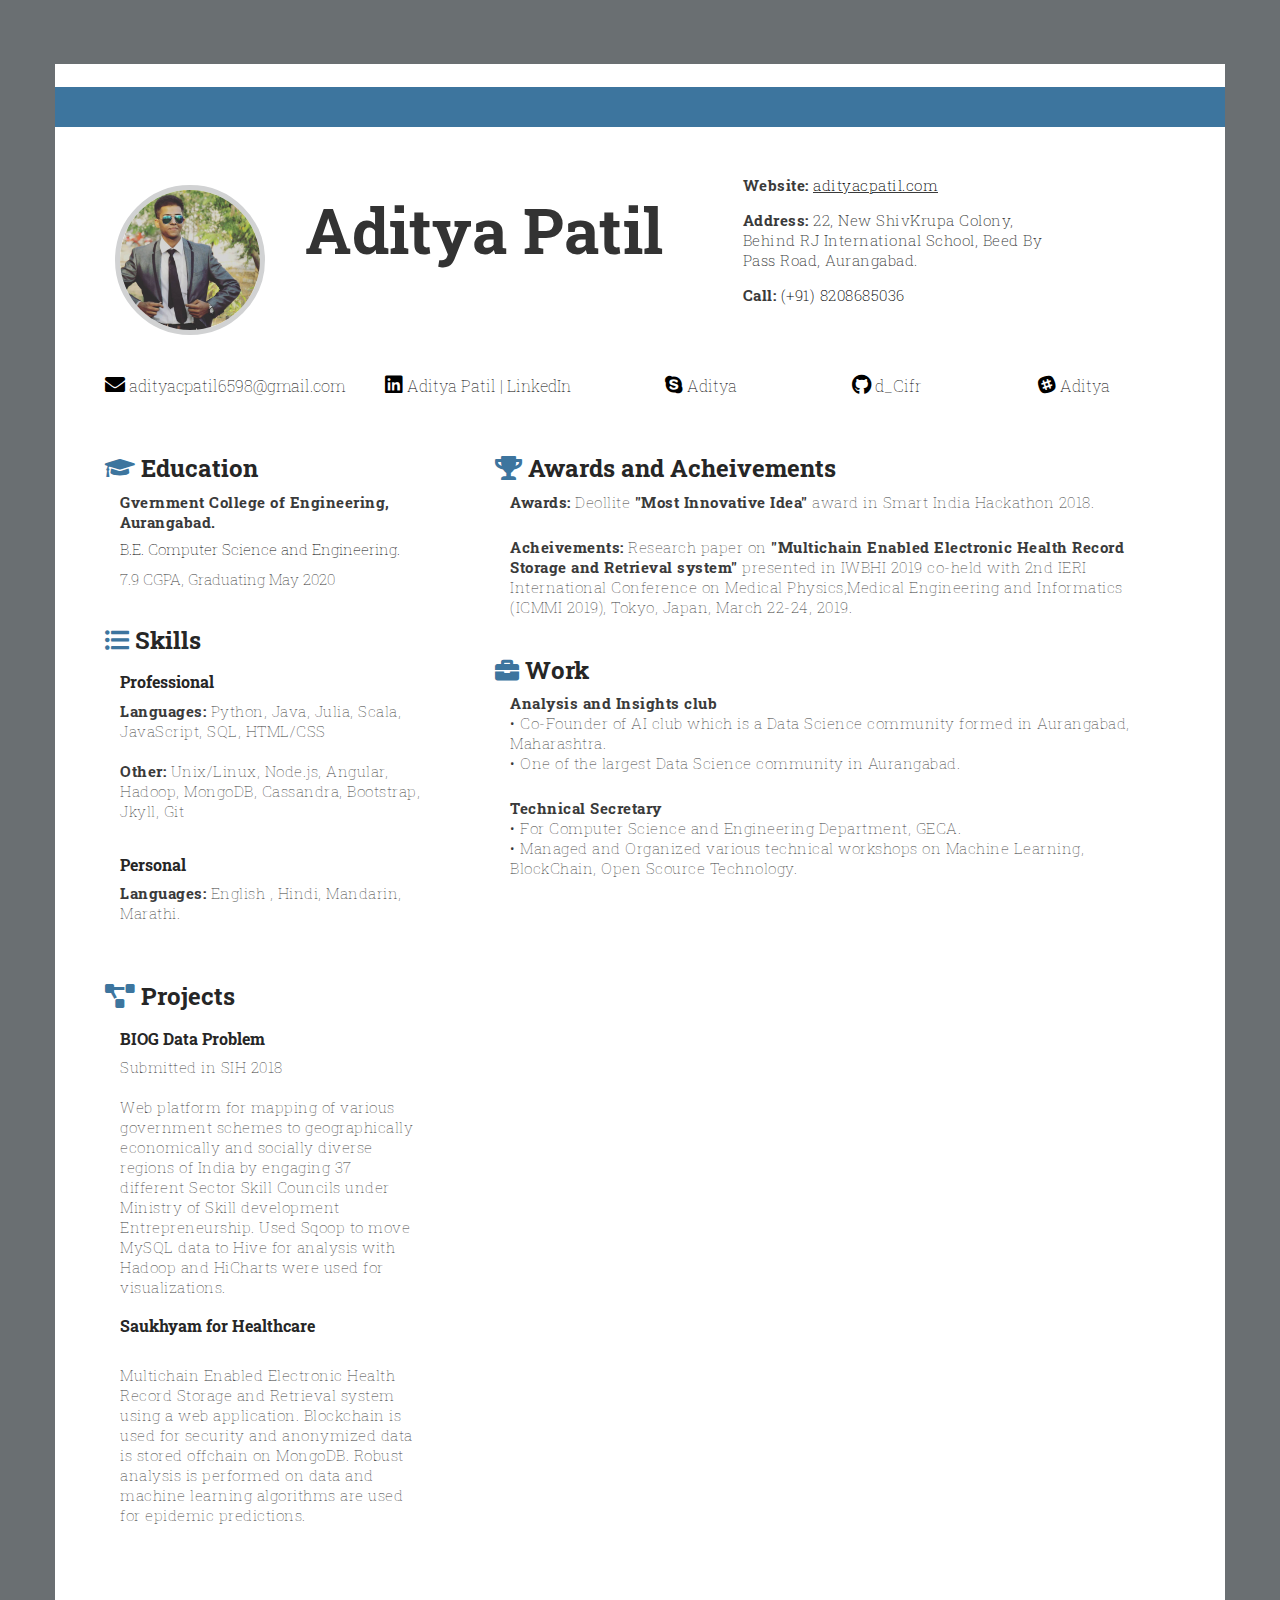
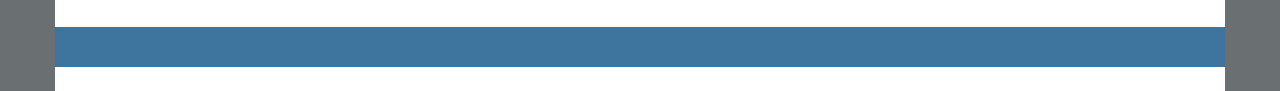
==== index.htm @ b73b6711 "Adding index.htm" ====
<!DOCTYPE html>
<html>
<head>
<meta name="viewport" content="width=device-width, initial-scale=1.0" />
<meta http-equiv="content-type" content="charset=utf-8" />
<meta name="author" content="Aditya_Patil" />

	<!-- Document Title -->
	<title>Aditya Patil</title>
</head>

<!-- StyleSheets -->
<link rel="stylesheet" href="css/bootstrap.min.css">
<link rel="stylesheet" href="web-fonts-with-css/css/fontawesome-all.min.css">
<link rel="stylesheet" href="web-fonts-with-css/css/fontawesome.min.css">
<link rel="stylesheet" href="css/main.css">
<link rel="stylesheet" href="css/style.css">
<link rel="stylesheet" href="css/responsive.css">
<!-- FontsOnline -->
<link href="https://fonts.googleapis.com/css?family=Roboto+Slab" rel="stylesheet">

<body>
<div id="wrap">
	<div class="container">
		<div class="band" style="margin: 2% 0 0% 0;"></div>
		<div class="jumbotron">
			<div class="col-md-2">
				<img src="img/bgc.jpg">
			</div>
			<div class="col-md-5">
			<h1>Aditya Patil</h1>
			</div>
			<div class="col-md-4">
				<p style="font-size: 15px;"> <strong>Website:</strong> <u><a href="www.adityapatil.com" target="_BLANK" rel="noopener" style=" color: #000;">  adityacpatil.com</a></u></p>
				<p style="font-size: 15px;"> <strong>Address:</strong> 22, New ShivKrupa Colony, Behind RJ International School, Beed By Pass Road, Aurangabad. </p>
				<p style="font-size: 15px;"> <strong>Call:</strong><a href="tel:+9108208685036" style=" color: #000;"> (+91) 8208685036</i></a></p>
			</div>

		</div>
		<div class="container-fluid col-md-12 about">
			<div class="col-md-3"><a href="mailto:adityacpatil6598@gmail.com"><i class="fas fa-envelope"></i> adityacpatil6598@gmail.com</a></div>
			<div class="col-md-3"><a href="https://www.linkedin.com/in/aditya-patil-a7b543152/"><i class="fab fa-linkedin"></i> Aditya Patil | LinkedIn</a></div>
			<div class="col-md-2"><a href="skype:live:ee387644712360fc?call"><i class="fab fa-skype"></i> Aditya</a></div>
			<div class="col-md-2"><a href=""><i class="fab fa-github"></i> d_Cifr</a></div>	
			<div class="col-md-2"><a href=""><i class="fab fa-slack"></i> Aditya</a></div>	
		</div>
		<div class="col-md-4 left-bar">
			<div class="block">
				<h5><i class="fas fa-graduation-cap"></i> Education</h5>
				<div class="container-fluid">
					<p><strong>Gvernment College of Engineering, Aurangabad.</strong>
					<br><div class="weighted">B.E. Computer Science and Engineering.</div><br>
					7.9 CGPA, Graduating May 2020
					</p>
				</div>
			</div>
			<div class="block">
				<h5><i class="fas fa-list-ul"></i> Skills</h5>
				<div class="container-fluid"> <h6>Professional</h6>
					<p><strong>Languages:</strong> Python, Java, Julia, Scala, JavaScript, SQL,
						HTML/CSS <br><br>	
						<strong>Other:</strong> Unix/Linux, Node.js, Angular, Hadoop, MongoDB, Cassandra, Bootstrap, Jkyll, Git
					</p><br>
					<h6>Personal</h6>
					<p><strong>Languages:</strong> English , Hindi, Mandarin, Marathi.<br><br>
				</div>
			</div>
			<div class="block">
				<h5><i class="fas fa-project-diagram"></i> Projects</h5>
				<div class="container-fluid">
					<h6>BIOG Data Problem</h6>
					<p>Submitted in SIH 2018 <br><br>
						Web platform for mapping of various government schemes to geographically economically and socially diverse regions of India by engaging 37 different Sector Skill Councils under Ministry of Skill development Entrepreneurship. Used Sqoop to move MySQL data to Hive for analysis with Hadoop and HiCharts were used for visualizations.
					</p>
				</div>
				<div class="container-fluid">
					<h6>Saukhyam for Healthcare</h6>
					<p><br>
						Multichain Enabled Electronic Health Record Storage and Retrieval system using a web application. Blockchain is used for security and anonymized data is stored offchain on MongoDB. Robust analysis is performed on data and machine learning algorithms are used for epidemic predictions. 
					</p>
				</div>
				<!-- <div class="container-fluid">
					<h6></h6>
					<p>Submitted in SIH 2018 <br><br>
						Web platform for mapping of various government schemes to geographically economically and socially diverse regions of India by engaging 37 different Sector Skill Councils under Ministry of Skill development Entrepreneurship. Used Sqoop to move MySQL data to Hive for analysis with Hadoop and HiCharts were used for visualizations.
					</p>
				</div> -->
			</div>
		</div>
		<div class="col-md-8 right-bar">
			<div class="block"><h5><i class="fas fa-trophy"></i> Awards and Acheivements</h5>
				<div class="container-fluid">
					<p><strong>Awards:</strong> Deollite	<strong>"Most Innovative Idea"</strong> award in Smart India Hackathon 2018.  </p>
				</div><br>
				<div class="container-fluid">
					<p><strong>Acheivements:</strong>  Research paper on <strong>"Multichain Enabled Electronic Health Record Storage and Retrieval system" </strong> presented in IWBHI 2019 co-held with 2nd IERI International Conference on Medical Physics,Medical Engineering and Informatics (ICMMI 2019), Tokyo, Japan, March 22-24, 2019. </p> 
				</div>
			</div>
			<div class="block"><h5><i class="fas fa-briefcase"></i> Work</h5>
				<div class="container-fluid">
				<p><strong>Analysis and Insights club</strong> <br>
				 • Co-Founder of AI club which is a Data Science community formed in Aurangabad, Maharashtra. <br>
				 • One of the largest Data Science community in Aurangabad.</p>
				</div>
				<br>
				<div class="container-fluid">
					<p><strong>Technical Secretary</strong><br>
					• For Computer Science and Engineering Department, GECA. <br>
					• Managed and Organized various technical workshops on Machine Learning, BlockChain, Open Scource Technology. <br>
					</p>
				</div>
				<!-- <div class="container-fluid">
					<p><strong>Technical Secretary</strong>
					• For Computer Science and Engineering Department, GECA.
					• Managed and Organized various technical workshops on Machine Learning, BlockChain, Open Scource Technology.
					</p>
				</div>
				<div class="container-fluid">
					<p><strong>Technical Secretary</strong>
					• For Computer Science and Engineering Department, GECA.
					• Managed and Organized various technical workshops on Machine Learning, BlockChain, Open Scource Technology.
					</p>
				</div> -->
			</div>
		</div>

<div class="band" style="margin: 120% 0 2% 0;"></div>
	</div>

</div>
<!-- JavaScripts --> 
<script src="https://swc.cdn.skype.com/sdk/v1/sdk.min.js"></script>
<script src="js/jquery-2.2.3.min.js"></script> 
<script src="js/bootstrap.min.js"></script>
</body>
</html>
---- css/main.css ----
/*=======================================================
			Page Loader
========================================================*/
.hom-slie{

	position:absolute !important;
	

}
/*=======================================================
			Page Loader
========================================================*/
#loader {

	position: fixed;
	
	top: 0;
	
	left: 0;
	
	height: 100%;
	
	width: 100%;
	
	background: rgba(255,255,255,1);
	
	z-index: 999999;
	
	opacity: 1;
	
	text-align:center;
	

}
.loading {

	-webkit-align-self: center;
	
	-ms-flex-item-align: center;
	
	align-self: center;
	
	width:100px;
	
	margin:0 auto;
	
	margin-top:25px;
	
	position: relative;
	
	text-indent: -9999em;
	

}
#loader p{

	font-style:italic;
	
	margin-top:20px;
	

}
.ball {

	border-radius: 50%;
	
	background: #eeb013;
	
	width: 10px;
	
	height: 10px;
	
	position: absolute;
	

	-webkit-animation: loading 1.2s linear infinite;
	
	animation: loading 1.2s linear infinite;
	

}
.ball:nth-of-type(2) {

	-webkit-animation-delay: 0.4s;
	
	animation-delay: 0.4s;
	

}
.ball:nth-of-type(3) {

	-webkit-animation-delay: 0.8s;
	
	animation-delay: 0.8s;
	

}
 @-webkit-keyframes loading {

 0% {

 opacity: 0;
 
 -webkit-transform: scale(0.5);
 
 transform: scale(0.5);
 

}
 20% {

 opacity: 1;
 
 -webkit-transform: scale(1);
 
 transform: scale(1);
 

}
 40% {

 -webkit-transform: translate3d(33px, 0, 0);
 
 transform: translate3d(33px, 0, 0);
 

}
 60% {

 -webkit-transform: translate3d(66px, 0, 0);
 
 transform: translate3d(66px, 0, 0);
 

}
 80% {

 -webkit-transform: translate3d(99px, 0, 0);
 
 transform: translate3d(99px, 0, 0);
 
 opacity: 1;
 

}
 100% {

 -webkit-transform: translate3d(99px, 0, 0) scale(0.5);
 
 transform: translate3d(99px, 0, 0) scale(0.5);
 
 opacity: 0;
 

}

}
 @keyframes loading {

 0% {

 opacity: 0;
 
 -webkit-transform: scale(0.5);
 
 transform: scale(0.5);
 

}
 20% {

 opacity: 1;
 
 -webkit-transform: scale(1);
 
 transform: scale(1);
 

}
 40% {

 -webkit-transform: translate3d(33px, 0, 0);
 
 transform: translate3d(33px, 0, 0);
 

}
 60% {

 -webkit-transform: translate3d(66px, 0, 0);
 
 transform: translate3d(66px, 0, 0);
 

}
 80% {

 -webkit-transform: translate3d(99px, 0, 0);
 
 transform: translate3d(99px, 0, 0);
 
 opacity: 1;
 

}
 100% {

 -webkit-transform: translate3d(99px, 0, 0) scale(0.5);
 
 transform: translate3d(99px, 0, 0) scale(0.5);
 
 opacity: 0;
 

}

}

.ownmenu{
	padding:0;
	margin:0;
	float:right;
	list-style:none;
	
}
.ownmenu li{
	display:inline-block;
	float:left;
	
}
.ownmenu a{
	-o-transition:all .3s linear;
	-webkit-transition:all .3s linear;
	-moz-transition:all .3s linear;
	transition:all .3s linear;
	outline:none;
	z-index:10;
	
}
.ownmenu li{

}
.ownmenu ul.dropdown, .ownmenu ul.dropdown li ul.dropdown{
	list-style:none;
	margin:0;
	padding:0;
	display:none;
	position:absolute;
	z-index:99;
	padding-left:0px;
	width:250px;
	background:none;
	padding:5px 0px;
	 margin-top:-5px;
	 
}
.ownmenu ul.dropdown li ul.dropdown{
	left:100%;
	top:inherit;
	background:#272727;
	
}
header nav .ownmenu ul.dropdown .indicator{
	display:block;
	left:0px;
	margin-left:0px;
	
}
.ownmenu ul.dropdown li{
	clear:both;
	width:100%;
	
}
.ownmenu ul.dropdown li a{
	width:100%;
	padding:12px 24px 12px;
	display:inline-block;
	float:left;
	clear:both;
	text-decoration:none;
	color:#999;
	box-sizing:border-box;
	-moz-box-sizing:border-box;
	-webkit-box-sizing:border-box;
	
}
.ownmenu ul.dropdown li:hover > a{
	color:#fff !important;
	
}
.ownmenu ul.dropdown li ul.dropdown.left{
	left:auto;
	right:100%;
	
}
.ownmenu .indicator{
	position:relative;
	right:5px;
	font-size:14px;
	float:right;
	
}
.ownmenu ul li .indicator{
	font-size:12px;
	top:-1px;
	left:10px;
	
}
.ownmenu ul.dropdown{
	top:54px;
	
}
.ownmenu > li > .megamenu{
	top:54px;
	
}
.ownmenu > li > .megamenu{
	position:absolute;
	display:none;
	background:#fff;
	width:25%;
	font-size:12px;
	color:#999;
	z-index:99;
	padding:0 0px;
	-webkit-box-sizing:border-box;
	-moz-box-sizing:border-box;
	box-sizing:border-box;
	
}
.ownmenu li > .megamenu ul{
	margin:0px;
	float:left;
	padding:0;
	display:block;
	position:relative;
	 width:100%;
	 
}
.ownmenu li > .megamenu ul li{
	width:100%;
	padding:0px;
	
}
.ownmenu li > .megamenu ul li.title{
	margin:0 0 8px;
	padding:0 0 5px;
	font-size:14px;
	border-bottom:solid 1px #666;
	
}
.ownmenu li > .megamenu h5{
	width:100%;
	margin:0;
	padding:0;
	
}
.ownmenu li > .megamenu a{
	color:#999;
	text-decoration:none;
	font-size:12px;
	-webkit-transition:color 0.3s linear;
	-moz-transition:color 0.3s linear;
	-o-transition:color 0.3s linear;
	transition:color 0.3s linear;
	
}
.ownmenu li > .megamenu a:hover{
	color:#dedede;
	
}
.ownmenu .megamenu img{
	width:100%;
	-webkit-transition:border 0.3s linear;
	-moz-transition:border 0.3s linear;
	-o-transition:border 0.3s linear;
	transition:border 0.3s linear;
	
}
.ownmenu > li.fix-sub > .megamenu, .ownmenu > li.fix-sub > .megamenu.half-width, .ownmenu > li.fix-sub > .dropdown{

}
.ownmenu > li > .megamenu.half-width{
	width:50%;
	
}
.ownmenu > li > .megamenu.full-width{
	width:100%;
	left:0;
	text-align:left;
	
}
.ownmenu li > .megamenu form{
	width:100%;
	
}
.ownmenu li > .megamenu form input[type="text"], .ownmenu li > .megamenu form textarea{
	padding:5px;
	color:#999;
	background:#444;
	font-size:14px;
	border:solid 1px transparent;
	outline:none;
	-webkit-box-sizing:border-box;
	-moz-box-sizing:border-box;
	box-sizing:border-box;
	-webkit-transition:border 0.3s linear;
	-moz-transition:border 0.3s linear;
	-o-transition:border 0.3s linear;
	transition:border 0.3s linear;
	
}
.ownmenu li > .megamenu form input[type="text"]:focus, .ownmenu li > .megamenu form textarea:focus{
	border-color:#e0e0e0;
	
}
.ownmenu li > .megamenu form input[type="text"]{
	width:100%;
	margin-top:10px;
	
}
.ownmenu li > .megamenu form textarea{
	width:100%;
	margin-top:10px;
	
}
.ownmenu li > .megamenu form input[type="submit"]{
	width:25%;
	float:right;
	height:30px;
	margin-top:10px;
	border:none;
	cursor:pointer;
	background:#444;
	color:#777;
	-webkit-transition:background 0.3s linear;
	-moz-transition:background 0.3s linear;
	-o-transition:background 0.3s linear;
	transition:background 0.3s linear;
	
}
.ownmenu li > .megamenu form input[type="submit"]:hover{
	background:#e0e0e0;
	color:#555;
	
}
.megamenu .row{

}
.ownmenu > li.right{
	float:right;
	
}
.ownmenu > li.right > .megamenu, .ownmenu > li.right > .megamenu.half-width, .ownmenu > li.right > .dropdown{
	right:0;
	
}
.ownmenu > li.jsright{
	float:right;
	
}
.ownmenu > li.jsright.last > .megamenu, .ownmenu > li.jsright.last > .megamenu.half-width, .ownmenu > li.jsright.last > .dropdown{
	right:0;
	
}
.ownmenu > li > a > i{
	line-height:23px !important;
	margin-right:6px;
	font-size:18px;
	float:left;
	
}
.ownmenu > li.showhide{
	display:none;
	width:100%;
	height:50px;
	cursor:pointer;
	color:#999;
	
}
.ownmenu > li.showhide span.title{
	margin:15px 0 0 25px;
	float:left;
	
}
.ownmenu > li.showhide span.icon{
	margin:17px 20px;
	float:right;
	
}
.ownmenu > li.showhide .icon em{
	margin-bottom:3px;
	display:block;
	width:20px;
	height:2px;
	background:#999;
	
}
@media (max-width:767px){
	.ownmenu > li{
	display:block;
	width:100%;
	box-sizing:border-box;
	-moz-box-sizing:border-box;
	-webkit-box-sizing:border-box;
	
}
.ownmenu > li > a{
	padding:15px 25px;
	
}
.ownmenu a{
	width:100%;
	box-sizing:border-box;
	-moz-box-sizing:border-box;
	-webkit-box-sizing:border-box;
	
}
.ownmenu ul.dropdown, .ownmenu ul.dropdown li ul.dropdown{
	width:100% !important;
	left:0;
	position:static !important;
	border:none;
	box-sizing:border-box;
	-moz-box-sizing:border-box;
	-webkit-box-sizing:border-box;
	
}
.ownmenu ul.dropdown li{
	border:none;
	
}
.ownmenu ul.dropdown > li > a{
	padding-left:40px !important;
	
}
.ownmenu > li > .megamenu{
	width:100% !important;
	position:static;
	border-top:none;
	
}
.ownmenu > li > ul.dropdown > li > ul.dropdown > li > a{
	padding-left:60px !important;
	
}
.ownmenu > li > ul.dropdown > li > ul.dropdown > li > ul.dropdown > li > a{
	padding-left:80px !important;
	
}

}
.flex-container a:hover, .flex-slider a:hover, .flex-container a:focus, .flex-slider a:focus {

	outline: none;
	

}
.slides, .slides > li, .flex-control-nav, .flex-direction-nav {

	margin: 0;
	
	padding: 0;
	
	list-style: none;
	

}
.flex-pauseplay span {

	text-transform: capitalize;
	

}
.flexslider {

	margin: 0;
	
	padding: 0;
	

}
.flexslider .slides > li {

	display: none;
	
	-webkit-backface-visibility: hidden;
	

}
.flexslider .slides img {

	width: 100%;
	
	display: block;
	

}
.flexslider .slides:after {

	content: "\0020";
	
	display: block;
	
	clear: both;
	
	visibility: hidden;
	
	line-height: 0;
	
	height: 0;
	

}
.no-js .flexslider .slides > li:first-child {

	display: block;
	

}
.flexslider {

	position: relative;
	
	zoom: 1;
	

}
.flexslider .slides {

	zoom: 1;
	

}
.flexslider .slides img {

	height: auto;
	

}
.flex-viewport {

	max-height: 2000px;
	
	-webkit-transition: all 1s ease;
	
	-moz-transition: all 1s ease;
	
	-ms-transition: all 1s ease;
	
	-o-transition: all 1s ease;
	
	transition: all 1s ease;
	

}
.loading .flex-viewport {

	max-height: 300px;
	

}
.carousel li {

	margin-right: 5px;
	

}
.flex-direction-nav {

*height:0;


}
.flex-direction-nav a {

	text-decoration: none;
	
	display: block;
	
	width: 40px;
	
	height: 40px;
	
	margin: -20px 0 0;
	
	position: absolute;
	
	top: 50%;
	
	z-index: 10;
	
	overflow: hidden;
	
	opacity: 0;
	
	cursor: pointer;
	
	color: rgba(0, 0, 0, 0.8);
	
	text-shadow: 1px 1px 0 rgba(255, 255, 255, 0.3);
	
	-webkit-transition: all 0.3s ease-in-out;
	
	-moz-transition: all 0.3s ease-in-out;
	
	-ms-transition: all 0.3s ease-in-out;
	
	-o-transition: all 0.3s ease-in-out;
	
	transition: all 0.3s ease-in-out;
	

}
.flex-direction-nav a:before {

	font-family: "flexslider-icon";
	
	font-size: 40px;
	
	display: inline-block;
	
	content: '\f001';
	
	color: rgba(0, 0, 0, 0.8);
	
	text-shadow: 1px 1px 0 rgba(255, 255, 255, 0.3);
	

}
.flex-direction-nav a.flex-next:before {

	content: '\f002';
	

}
.flex-direction-nav .flex-prev {

	left: -50px;
	

}
.flex-direction-nav .flex-next {

	right: -50px;
	
	text-align: right;
	

}
.flexslider:hover .flex-direction-nav .flex-prev {

	opacity: 0.7;
	
	left: 10px;
	

}
.flexslider:hover .flex-direction-nav .flex-prev:hover {

	opacity: 1;
	

}
.flexslider:hover .flex-direction-nav .flex-next {

	opacity: 0.7;
	
	right: 10px;
	

}
.flexslider:hover .flex-direction-nav .flex-next:hover {

	opacity: 1;
	

}
.flex-direction-nav .flex-disabled {

	opacity: 0!important;
	
	filter: alpha(opacity=0);
	
	cursor: default;
	

}
.flex-pauseplay a {

	display: block;
	
	width: 20px;
	
	height: 20px;
	
	position: absolute;
	
	bottom: 5px;
	
	left: 10px;
	
	opacity: 0.8;
	
	z-index: 10;
	
	overflow: hidden;
	
	cursor: pointer;
	
	color: #000;
	

}
.flex-pauseplay a:before {

	font-family: "flexslider-icon";
	
	font-size: 20px;
	
	display: inline-block;
	
	content: '\f004';
	

}
.flex-pauseplay a:hover {

	opacity: 1;
	

}
.flex-pauseplay a.flex-play:before {

	content: '\f003';
	

}
.flex-control-nav {

	width: 100%;
	
	position: absolute;
	
	bottom: -40px;
	
	text-align: center;
	

}
.flex-control-nav li {

	margin: 0 6px;
	
	display: inline-block;
	
	zoom: 1;
	
*display:inline;


}
.flex-control-paging li a {

	width: 11px;
	
	height: 11px;
	
	display: block;
	
	background: #666;
	
	background: rgba(0, 0, 0, 0.5);
	
	cursor: pointer;
	
	text-indent: -9999px;
	
	-webkit-box-shadow: inset 0 0 3px rgba(0, 0, 0, 0.3);
	
	-moz-box-shadow: inset 0 0 3px rgba(0, 0, 0, 0.3);
	
	-o-box-shadow: inset 0 0 3px rgba(0, 0, 0, 0.3);
	
	box-shadow: inset 0 0 3px rgba(0, 0, 0, 0.3);
	
	-webkit-border-radius: 20px;
	
	-moz-border-radius: 20px;
	
	border-radius: 20px;
	

}
.flex-control-paging li a:hover {

	background: #333;
	
	background: rgba(0, 0, 0, 0.7);
	

}
.flex-control-paging li a.flex-active {

	background: #000;
	
	background: rgba(0, 0, 0, 0.9);
	
	cursor: default;
	

}
.flex-control-thumbs {

	margin: 5px 0 0;
	
	position: static;
	
	overflow: hidden;
	

}
.flex-control-thumbs li {

	width: 33.3333%;
	
	float: left;
	
	padding: 10px;
	
	margin: 0;
	

}
.flex-control-thumbs img {

	width: 100%;
	
	height: auto;
	
	display: block;
	
	opacity: .7;
	
	cursor: pointer;
	
	-webkit-transition: all 1s ease;
	
	-moz-transition: all 1s ease;
	
	-ms-transition: all 1s ease;
	
	-o-transition: all 1s ease;
	
	transition: all 1s ease;
	

}
.flex-control-thumbs img:hover {

	opacity: 1;
	

}
.flex-control-thumbs .flex-active {

	opacity: 1;
	
	cursor: default;
	

}
.checkbox{

}
.checkbox label{
	display:inline-block;
	vertical-align:middle;
	position:relative;
	padding-left:25px;
	line-height:19px;
	
}
.checkbox label::before{
	content:"";
	display:inline-block;
	position:absolute;
	width:17px;
	height:17px;
	left:0;
	margin-left:-20px;
	border:1px solid #272727;
	border-radius:0px;
	background-color:#fff;
	-webkit-transition:border 0.15s ease-in-out, color 0.15s ease-in-out;
	-o-transition:border 0.15s ease-in-out, color 0.15s ease-in-out;
	transition:border 0.15s ease-in-out, color 0.15s ease-in-out;
	
}
.checkbox label::after{
	display:inline-block;
	position:absolute;
	width:16px;
	height:16px;
	left:0;
	top:0;
	margin-left:0px;
	padding-left:3px;
	padding-top:1px;
	font-size:11px;
	color:#555555;
	line-height:15px;
	
}
.checkbox input[type="checkbox"], .checkbox input[type="radio"]{
	opacity:0;
	z-index:1;
	
}
.checkbox input[type="checkbox"]:focus + label::before, .checkbox input[type="radio"]:focus + label::before{
	outline:thin dotted;
	outline:5px auto -webkit-focus-ring-color;
	outline-offset:-2px;
	
}
.checkbox input[type="checkbox"]:checked + label::after, .checkbox input[type="radio"]:checked + label::after{
	font-family:"FontAwesome";
	content:"\f00c";
	
}
.checkbox input[type="checkbox"]:disabled + label, .checkbox input[type="radio"]:disabled + label{
	opacity:0.65;
	
}
.checkbox input[type="checkbox"]:disabled + label::before, .checkbox input[type="radio"]:disabled + label::before{
	background-color:#eeeeee;
	cursor:not-allowed;
	
}
.checkbox.checkbox-circle label::before{
	border-radius:50%;
	
}
.checkbox.checkbox-inline{
	margin-top:0;
	
}
.checkbox-primary input[type="checkbox"]:checked + label::before, .checkbox-primary input[type="radio"]:checked + label::before{
	background-color:#337ab7;
	border-color:#337ab7;
	
}
.checkbox-primary input[type="checkbox"]:checked + label::after, .checkbox-primary input[type="radio"]:checked + label::after{
	color:#fff;
	
}
.checkbox-danger input[type="checkbox"]:checked + label::before, .checkbox-danger input[type="radio"]:checked + label::before{
	background-color:#d9534f;
	border-color:#d9534f;
	
}
.checkbox-danger input[type="checkbox"]:checked + label::after, .checkbox-danger input[type="radio"]:checked + label::after{
	color:#fff;
	
}
.checkbox-info input[type="checkbox"]:checked + label::before, .checkbox-info input[type="radio"]:checked + label::before{
	background-color:#5bc0de;
	border-color:#5bc0de;
	
}
.checkbox-info input[type="checkbox"]:checked + label::after, .checkbox-info input[type="radio"]:checked + label::after{
	color:#fff;
	
}
.checkbox-warning input[type="checkbox"]:checked + label::before, .checkbox-warning input[type="radio"]:checked + label::before{
	background-color:#f0ad4e;
	border-color:#f0ad4e;
	
}
.checkbox-warning input[type="checkbox"]:checked + label::after, .checkbox-warning input[type="radio"]:checked + label::after{
	color:#fff;
	
}
.checkbox-success input[type="checkbox"]:checked + label::before, .checkbox-success input[type="radio"]:checked + label::before{
	background-color:#5cb85c;
	border-color:#5cb85c;
	
}
.checkbox-success input[type="checkbox"]:checked + label::after, .checkbox-success input[type="radio"]:checked + label::after{
	color:#fff;
	
}
.radio{
	padding-left:20px;
	
}
.radio label{
	display:inline-block;
	vertical-align:middle;
	position:relative;
	padding-left:5px;
	
}
.radio label::before{
	content:"";
	display:inline-block;
	position:absolute;
	width:17px;
	height:17px;
	left:0;
	margin-left:-20px;
	border:1px solid #cccccc;
	border-radius:50%;
	background-color:#fff;
	-webkit-transition:border 0.15s ease-in-out;
	-o-transition:border 0.15s ease-in-out;
	transition:border 0.15s ease-in-out;
	
}
.radio label::after{
	display:inline-block;
	position:absolute;
	content:" ";
	width:11px;
	height:11px;
	left:3px;
	top:3px;
	margin-left:-20px;
	border-radius:50%;
	background-color:#555555;
	-webkit-transform:scale(0, 0);
	-ms-transform:scale(0, 0);
	-o-transform:scale(0, 0);
	transform:scale(0, 0);
	-webkit-transition:-webkit-transform 0.1s cubic-bezier(0.8, -0.33, 0.2, 1.33);
	-moz-transition:-moz-transform 0.1s cubic-bezier(0.8, -0.33, 0.2, 1.33);
	-o-transition:-o-transform 0.1s cubic-bezier(0.8, -0.33, 0.2, 1.33);
	transition:transform 0.1s cubic-bezier(0.8, -0.33, 0.2, 1.33);
	
}
.radio input[type="radio"]{
	opacity:0;
	z-index:1;
	
}
.radio input[type="radio"]:focus + label::before{
	outline:thin dotted;
	outline:5px auto -webkit-focus-ring-color;
	outline-offset:-2px;
	
}
.radio input[type="radio"]:checked + label::after{
	-webkit-transform:scale(1, 1);
	-ms-transform:scale(1, 1);
	-o-transform:scale(1, 1);
	transform:scale(1, 1);
	
}
.radio input[type="radio"]:disabled + label{
	opacity:0.65;
	
}
.radio input[type="radio"]:disabled + label::before{
	cursor:not-allowed;
	
}
.radio.radio-inline{
	margin-top:0;
	
}
.radio-primary input[type="radio"] + label::after{
	background-color:#337ab7;
	
}
.radio-primary input[type="radio"]:checked + label::before{
	border-color:#337ab7;
	
}
.radio-primary input[type="radio"]:checked + label::after{
	background-color:#337ab7;
	
}
.radio-danger input[type="radio"] + label::after{
	background-color:#d9534f;
	
}
.radio-danger input[type="radio"]:checked + label::before{
	border-color:#d9534f;
	
}
.radio-danger input[type="radio"]:checked + label::after{
	background-color:#d9534f;
	
}
.radio-info input[type="radio"] + label::after{
	background-color:#5bc0de;
	
}
.radio-info input[type="radio"]:checked + label::before{
	border-color:#5bc0de;
	
}
.radio-info input[type="radio"]:checked + label::after{
	background-color:#5bc0de;
	
}
.radio-warning input[type="radio"] + label::after{
	background-color:#f0ad4e;
	
}
.radio-warning input[type="radio"]:checked + label::before{
	border-color:#f0ad4e;
	
}
.radio-warning input[type="radio"]:checked + label::after{
	background-color:#f0ad4e;
	
}
.radio-success input[type="radio"] + label::after{
	background-color:#5cb85c;
	
}
.radio-success input[type="radio"]:checked + label::before{
	border-color:#5cb85c;
	
}
.radio-success input[type="radio"]:checked + label::after{
	background-color:#5cb85c;
	
}
input[type="checkbox"].styled:checked + label:after, input[type="radio"].styled:checked + label:after{
	font-family:'FontAwesome';
	content:"\f00c";
	
}
input[type="checkbox"] .styled:checked + label::before, input[type="radio"] .styled:checked + label::before{
	color:#fff;
	
}
input[type="checkbox"] .styled:checked + label::after, input[type="radio"] .styled:checked + label::after{
	color:#fff;
	
}
.bx-wrapper{
	position:relative;
	margin:0 auto 0px;
	padding:0;
	*zoom:1;
	
}
.bx-wrapper img{
	max-width:100%;
	display:block;
	
}
.bx-wrapper .bx-viewport{
	left:-5px;
	-webkit-transform:translatez(0);
	-moz-transform:translatez(0);
	-ms-transform:translatez(0);
	-o-transform:translatez(0);
	transform:translatez(0);
	
}
.bx-wrapper .bx-pager, .bx-wrapper .bx-controls-auto{
	position:absolute;
	bottom:0px;
	width:100%;
	
}
.bx-wrapper .bx-loading{

}
.bx-wrapper .bx-pager{
	text-align:center;
	font-size:.85em;
	font-family:Arial;
	font-weight:bold;
	color:#666;
	padding-top:20px;
	
}
.bx-wrapper .bx-pager .bx-pager-item, .bx-wrapper .bx-controls-auto .bx-controls-auto-item{
	display:inline-block;
	*zoom:1;
	*display:inline;
	
}
.bx-wrapper .bx-pager.bx-default-pager a{
	background:#d8d8d8;
	text-indent:-9999px;
	display:block;
	width:12px;
	height:12px;
	margin:0 5px;
	outline:0;
	-moz-border-radius:5px;
	-webkit-border-radius:5px;
	border-radius:5px;
	
}
.bx-wrapper .bx-pager.bx-default-pager a:hover, .bx-wrapper .bx-pager.bx-default-pager a.active{
	background:#eeb013;
	
}
.bx-wrapper .bx-prev{

}
.bx-wrapper .bx-prev:before{
	height:35px;
	width:35px;
	background:#fff;
	color:#181818;
	content:"\f105";
	font-family:'FontAwesome';
	position:relative;
	
}
.bx-wrapper .bx-next{

}
.bx-wrapper .bx-prev:hover{
	background-position:0 0;
	
}
.bx-wrapper .bx-next:hover{
	background-position:-43px 0;
	
}
.bx-wrapper .bx-controls-direction a{
	position:absolute;
	top:50%;
	margin-top:-16px;
	outline:0;
	width:35px;
	height:35px;
	background:#fff;
	text-indent:-9999px;
	z-index:9999;
	
}
.bx-wrapper .bx-controls-direction a.disabled{
	display:none;
	
}
.bx-wrapper .bx-controls-auto{
	text-align:center;
	
}
.bx-wrapper .bx-controls-auto .bx-start{
	display:block;
	text-indent:-9999px;
	width:10px;
	height:11px;
	outline:0;
	margin:0 3px;
	
}
.bx-wrapper .bx-controls-auto .bx-start:hover, .bx-wrapper .bx-controls-auto .bx-start.active{
	background-position:-86px 0;
	
}
.bx-wrapper .bx-controls-auto .bx-stop{
	display:block;
	text-indent:-9999px;
	width:9px;
	height:11px;
	outline:0;
	background:url(images/controls.png) -86px -44px no-repeat;
	margin:0 3px;
	
}
.bx-wrapper .bx-controls-auto .bx-stop:hover, .bx-wrapper .bx-controls-auto .bx-stop.active{
	background-position:-86px -33px;
	
}
.bx-wrapper .bx-controls.bx-has-controls-auto.bx-has-pager .bx-pager{
	text-align:left;
	width:80%;
	
}
.bx-wrapper .bx-controls.bx-has-controls-auto.bx-has-pager .bx-controls-auto{
	right:0;
	width:35px;
	
}
.bx-wrapper .bx-caption{
	position:absolute;
	bottom:0;
	left:0;
	background:#666\9;
	background:rgba(80, 80, 80, 0.75);
	width:100%;
	
}
.bx-wrapper .bx-caption span{
	color:#fff;
	font-family:Arial;
	display:block;
	font-size:.85em;
	padding:10px;
	
}
.owl-carousel .animated{
	-webkit-animation-duration:1000ms;
	animation-duration:1000ms;
	-webkit-animation-fill-mode:both;
	animation-fill-mode:both;
	
}
.owl-carousel .owl-animated-in{
	z-index:0;
	
}
.owl-carousel .owl-animated-out{
	z-index:1;
	
}
.owl-carousel .fadeOut{
	-webkit-animation-name:fadeOut;
	animation-name:fadeOut;
	
}
@-webkit-keyframes fadeOut{
	0%{
	opacity:1;
	
}
100%{
	opacity:0;
	
}

}
@keyframes fadeOut{
	0%{
	opacity:1;
	
}
100%{
	opacity:0;
	
}

}
.owl-height{
	-webkit-transition:height 500ms ease-in-out;
	-moz-transition:height 500ms ease-in-out;
	-ms-transition:height 500ms ease-in-out;
	-o-transition:height 500ms ease-in-out;
	transition:height 500ms ease-in-out;
	
}
.owl-carousel{
	display:none;
	width:100%;
	-webkit-tap-highlight-color:transparent;
	position:relative;
	z-index:1;
	
}
.owl-carousel .owl-stage{
	position:relative;
	-ms-touch-action:pan-Y;
	
}
.owl-carousel .owl-stage:after{
	content:".";
	display:block;
	clear:both;
	visibility:hidden;
	line-height:0;
	height:0;
	
}
.owl-carousel .owl-stage-outer{
	position:relative;
	overflow:hidden;
	-webkit-transform:translate3d(0px, 0px, 0px);
	
}
.owl-carousel .owl-controls .owl-nav .owl-prev, .owl-carousel .owl-controls .owl-nav .owl-next, .owl-carousel .owl-controls .owl-dot{
	cursor:pointer;
	cursor:hand;
	-webkit-user-select:none;
	-khtml-user-select:none;
	-moz-user-select:none;
	-ms-user-select:none;
	user-select:none;
	
}
.owl-carousel.owl-loaded{
	display:block;
	
}
.owl-carousel.owl-loading{
	opacity:0;
	display:block;
	
}
.owl-carousel.owl-hidden{
	opacity:0;
	
}
.owl-carousel .owl-refresh .owl-item{
	display:none;
	
}
.owl-carousel .owl-item{
	position:relative;
	min-height:1px;
	float:left;
	-webkit-backface-visibility:hidden;
	-webkit-tap-highlight-color:transparent;
	-webkit-touch-callout:none;
	-webkit-user-select:none;
	-moz-user-select:none;
	-ms-user-select:none;
	user-select:none;
	
}
.owl-carousel .owl-item img{
	display:block;
	-webkit-transform-style:preserve-3d;
	
}
.owl-carousel.owl-text-select-on .owl-item{
	-webkit-user-select:auto;
	-moz-user-select:auto;
	-ms-user-select:auto;
	user-select:auto;
	
}
.owl-carousel .owl-grab{
	cursor:move;
	cursor:-webkit-grab;
	cursor:-o-grab;
	cursor:-ms-grab;
	cursor:grab;
	
}
.owl-carousel.owl-rtl{
	direction:rtl;
	
}
.owl-carousel.owl-rtl .owl-item{
	float:right;
	
}
.no-js .owl-carousel{
	display:block;
	
}
.owl-carousel .owl-item .owl-lazy{
	opacity:0;
	-webkit-transition:opacity 400ms ease;
	-moz-transition:opacity 400ms ease;
	-ms-transition:opacity 400ms ease;
	-o-transition:opacity 400ms ease;
	transition:opacity 400ms ease;
	
}
.owl-carousel .owl-item img{
	transform-style:preserve-3d;
	
}
.owl-carousel .owl-video-wrapper{
	position:relative;
	height:100%;
	background:#000;
	
}
.owl-carousel .owl-video-play-icon{
	position:absolute;
	height:80px;
	width:80px;
	left:50%;
	top:50%;
	margin-left:-40px;
	margin-top:-40px;
	cursor:pointer;
	z-index:1;
	-webkit-backface-visibility:hidden;
	-webkit-transition:scale 100ms ease;
	-moz-transition:scale 100ms ease;
	-ms-transition:scale 100ms ease;
	-o-transition:scale 100ms ease;
	transition:scale 100ms ease;
	
}
.owl-carousel .owl-video-play-icon:hover{
	-webkit-transition:scale(1.3, 1.3);
	-moz-transition:scale(1.3, 1.3);
	-ms-transition:scale(1.3, 1.3);
	-o-transition:scale(1.3, 1.3);
	transition:scale(1.3, 1.3);
	
}
.owl-carousel .owl-video-playing .owl-video-tn, .owl-carousel .owl-video-playing .owl-video-play-icon{
	display:none;
	
}
.owl-carousel .owl-video-tn{
	opacity:0;
	height:100%;
	background-position:center center;
	background-repeat:no-repeat;
	-webkit-background-size:contain;
	-moz-background-size:contain;
	-o-background-size:contain;
	background-size:contain;
	-webkit-transition:opacity 400ms ease;
	-moz-transition:opacity 400ms ease;
	-ms-transition:opacity 400ms ease;
	-o-transition:opacity 400ms ease;
	transition:opacity 400ms ease;
	
}
.owl-carousel .owl-video-frame{
	position:relative;
	z-index:1;
	
}
@media screen and (max-width:860px){
	.flex-direction-nav .flex-prev{
	opacity:1;
	left:10px;
	
}
.flex-direction-nav .flex-next{
	opacity:1;
	right:10px;
	
}

}
.bootstrap-select{
	width:220px \0
}
.bootstrap-select>.dropdown-toggle{
	width:100%;
	padding-right:25px
}
.error .bootstrap-select .dropdown-toggle, .has-error .bootstrap-select .dropdown-toggle{
	border-color:#b94a48
}
.bootstrap-select.fit-width{
	width:auto!important
}
.bootstrap-select:not([class*=col-]):not([class*=form-control]):not(.input-group-btn){

}
.bootstrap-select .dropdown-toggle:focus{
	outline:thin dotted #333!important;
	outline:5px auto -webkit-focus-ring-color!important;
	outline-offset:-2px
}
.bootstrap-select.form-control{
	margin-bottom:0;
	padding:0;
	border:none
}
.bootstrap-select.form-control:not([class*=col-]){
	width:100%
}
.bootstrap-select.form-control.input-group-btn{
	z-index:auto
}
.bootstrap-select.btn-group:not(.input-group-btn), .bootstrap-select.btn-group[class*=col-]{
	float:none;
	display:inline-block;
	margin-left:0
}
.bootstrap-select.btn-group.dropdown-menu-right, .bootstrap-select.btn-group[class*=col-].dropdown-menu-right, .row .bootstrap-select.btn-group[class*=col-].dropdown-menu-right{
	float:right
}
.form-group .bootstrap-select.btn-group, .form-horizontal .bootstrap-select.btn-group, .form-inline .bootstrap-select.btn-group{
	margin-bottom:0
}
.form-group-lg .bootstrap-select.btn-group.form-control, .form-group-sm .bootstrap-select.btn-group.form-control{
	padding:0
}
.form-inline .bootstrap-select.btn-group .form-control{
	width:100%
}
.bootstrap-select.btn-group.disabled, .bootstrap-select.btn-group>.disabled{
	cursor:not-allowed
}
.bootstrap-select.btn-group.disabled:focus, .bootstrap-select.btn-group>.disabled:focus{
	outline:0!important
}
.bootstrap-select.btn-group .dropdown-toggle .filter-option{
	display:inline-block;
	overflow:hidden;
	width:100%;
	text-align:left
}
.bootstrap-select.btn-group .dropdown-toggle .caret{
	position:absolute;
	top:50%;
	right:12px;
	margin-top:-2px;
	vertical-align:middle
}
.bootstrap-select.btn-group[class*=col-] .dropdown-toggle{
	width:100%
}
.bootstrap-select.btn-group .dropdown-menu{
	min-width:100%;
	z-index:1035;
	-webkit-box-sizing:border-box;
	-moz-box-sizing:border-box;
	box-sizing:border-box;
	padding:0px;
	
}
.bootstrap-select.btn-group .dropdown-menu.inner{
	position:static;
	float:none;
	border:0;
	padding:0;
	margin:0;
	border-radius:0;
	-webkit-box-shadow:none;
	box-shadow:none
}
.bootstrap-select.btn-group .dropdown-menu li{
	position:relative
}
.bootstrap-select.btn-group .dropdown-menu li.active small{
	color:#fff
}
.bootstrap-select.btn-group .dropdown-menu li.disabled a{
	cursor:not-allowed
}
.bootstrap-select.btn-group .dropdown-menu li a{
	cursor:pointer
}
.bootstrap-select.btn-group .dropdown-menu li a.opt{
	position:relative;
	padding-left:2.25em
}
.bootstrap-select.btn-group .dropdown-menu li a span.check-mark{
	display:none
}
.bootstrap-select.btn-group .dropdown-menu li a span.text{
	display:inline-block
}
.bootstrap-select.btn-group .dropdown-menu li small{
	padding-left:.5em
}
.bootstrap-select.btn-group .dropdown-menu .notify{
	position:absolute;
	bottom:5px;
	width:96%;
	margin:0 2%;
	min-height:26px;
	padding:3px 5px;
	background:#f5f5f5;
	border:1px solid #e3e3e3;
	-webkit-box-shadow:inset 0 1px 1px rgba(0,0,0,.05);
	box-shadow:inset 0 1px 1px rgba(0,0,0,.05);
	pointer-events:none;
	opacity:.9;
	-webkit-box-sizing:border-box;
	-moz-box-sizing:border-box;
	box-sizing:border-box
}
.bootstrap-select.btn-group .no-results{
	padding:3px;
	background:#f5f5f5;
	margin:0 5px;
	white-space:nowrap
}
.bootstrap-select.btn-group.fit-width .dropdown-toggle .filter-option{
	position:static
}
.bootstrap-select.btn-group.fit-width .dropdown-toggle .caret{
	position:static;
	top:auto;
	margin-top:-1px
}
.bootstrap-select.btn-group.show-tick .dropdown-menu li.selected a span.check-mark{
	position:absolute;
	display:inline-block;
	right:15px;
	margin-top:5px
}
.bootstrap-select.btn-group.show-tick .dropdown-menu li a span.text{
	margin-right:34px
}
.bootstrap-select.show-menu-arrow.open>.dropdown-toggle{
	z-index:1036
}
.bootstrap-select.show-menu-arrow .dropdown-toggle:before{
	content:'';
	border-left:7px solid transparent;
	border-right:7px solid transparent;
	border-bottom:7px solid rgba(204,204,204,.2);
	position:absolute;
	bottom:-4px;
	left:9px;
	display:none
}
.bootstrap-select.show-menu-arrow .dropdown-toggle:after{
	content:'';
	border-left:6px solid transparent;
	border-right:6px solid transparent;
	border-bottom:6px solid #fff;
	position:absolute;
	bottom:-4px;
	left:10px;
	display:none
}
.bootstrap-select.show-menu-arrow.dropup .dropdown-toggle:before{
	bottom:auto;
	top:-3px;
	border-top:7px solid rgba(204,204,204,.2);
	border-bottom:0
}
.bootstrap-select.show-menu-arrow.dropup .dropdown-toggle:after{
	bottom:auto;
	top:-3px;
	border-top:6px solid #fff;
	border-bottom:0
}
.bootstrap-select.show-menu-arrow.pull-right .dropdown-toggle:before{
	right:12px;
	left:auto
}
.bootstrap-select.show-menu-arrow.pull-right .dropdown-toggle:after{
	right:13px;
	left:auto
}
.bootstrap-select.show-menu-arrow.open>.dropdown-toggle:after, .bootstrap-select.show-menu-arrow.open>.dropdown-toggle:before{
	display:block
}
.bs-actionsbox, .bs-donebutton, .bs-searchbox{
	padding:4px 8px
}
.bs-actionsbox{
	float:left;
	width:100%;
	-webkit-box-sizing:border-box;
	-moz-box-sizing:border-box;
	box-sizing:border-box
}
.bs-actionsbox .btn-group button{
	width:50%
}
.bs-donebutton{
	float:left;
	width:100%;
	-webkit-box-sizing:border-box;
	-moz-box-sizing:border-box;
	box-sizing:border-box
}
.bs-donebutton .btn-group button{
	width:100%
}
.bs-searchbox+.bs-actionsbox{
	padding:0 8px 4px
}
.bs-searchbox .form-control{
	margin-bottom:0;
	width:100%
}
select.bs-select-hidden, select.selectpicker{
	display:none!important
}
select.mobile-device{
	position:absolute!important;
	top:0;
	left:0;
	display:block!important;
	width:100%;
	height:100%!important;
	opacity:0
}
.no-margin{
	margin:0 !important;
	
}
.no-margin-top{
	margin-top:0 !important;
	
}
.no-margin-right{
	margin-right:0 !important;
	
}
.no-margin-bottom{
	margin-bottom:0 !important;
	
}
.no-margin-left{
	margin-left:0 !important;
	
}
.no-padding{
	padding:0 !important;
	
}
.no-padding-top{
	padding-top:0 !important;
	
}
.no-padding-right{
	padding-right:0 !important;
	
}
.no-padding-bottom{
	padding-bottom:0 !important;
	
}
.no-padding-left{
	padding-left:0 !important;
	
}
.margin-0{
	margin:0px !important;
	
}
.margin-left-0{
	margin-left:0px !important;
	
}
.margin-right-0{
	margin-right:0px !important;
	
}
.margin-top-0{
	margin-top:0px !important;
	
}
.margin-bottom-0{
	margin-bottom:0px !important;
	
}
.padding-0{
	padding:0px !important;
	
}
.padding-left-0{
	padding-left:0px !important;
	
}
.padding-right-0{
	padding-right:0px !important;
	
}
.padding-top-0{
	padding-top:0px !important;
	
}
.padding-bottom-0{
	padding-bottom:0px !important;
	
}
.margin-1{
	margin:1px !important;
	
}
.margin-left-1{
	margin-left:1px !important;
	
}
.margin-right-1{
	margin-right:1px !important;
	
}
.margin-top-1{
	margin-top:1px !important;
	
}
.margin-bottom-1{
	margin-bottom:1px !important;
	
}
.padding-1{
	padding:1px !important;
	
}
.padding-left-1{
	padding-left:1px !important;
	
}
.padding-right-1{
	padding-right:1px !important;
	
}
.padding-top-1{
	padding-top:1px !important;
	
}
.padding-bottom-1{
	padding-bottom:1px !important;
	
}
.margin-2{
	margin:2px !important;
	
}
.margin-left-2{
	margin-left:2px !important;
	
}
.margin-right-2{
	margin-right:2px !important;
	
}
.margin-top-2{
	margin-top:2px !important;
	
}
.margin-bottom-2{
	margin-bottom:2px !important;
	
}
.padding-2{
	padding:2px !important;
	
}
.padding-left-2{
	padding-left:2px !important;
	
}
.padding-right-2{
	padding-right:2px !important;
	
}
.padding-top-2{
	padding-top:2px !important;
	
}
.padding-bottom-2{
	padding-bottom:2px !important;
	
}
.margin-3{
	margin:3px !important;
	
}
.margin-left-3{
	margin-left:3px !important;
	
}
.margin-right-3{
	margin-right:3px !important;
	
}
.margin-top-3{
	margin-top:3px !important;
	
}
.margin-bottom-3{
	margin-bottom:3px !important;
	
}
.padding-3{
	padding:3px !important;
	
}
.padding-left-3{
	padding-left:3px !important;
	
}
.padding-right-3{
	padding-right:3px !important;
	
}
.padding-top-3{
	padding-top:3px !important;
	
}
.padding-bottom-3{
	padding-bottom:3px !important;
	
}
.margin-4{
	margin:4px !important;
	
}
.margin-left-4{
	margin-left:4px !important;
	
}
.margin-right-4{
	margin-right:4px !important;
	
}
.margin-top-4{
	margin-top:4px !important;
	
}
.margin-bottom-4{
	margin-bottom:4px !important;
	
}
.padding-4{
	padding:4px !important;
	
}
.padding-left-4{
	padding-left:4px !important;
	
}
.padding-right-4{
	padding-right:4px !important;
	
}
.padding-top-4{
	padding-top:4px !important;
	
}
.padding-bottom-4{
	padding-bottom:4px !important;
	
}
.margin-5{
	margin:5px !important;
	
}
.margin-left-5{
	margin-left:5px !important;
	
}
.margin-right-5{
	margin-right:5px !important;
	
}
.margin-top-5{
	margin-top:5px !important;
	
}
.margin-bottom-5{
	margin-bottom:5px !important;
	
}
.padding-5{
	padding:5px !important;
	
}
.padding-left-5{
	padding-left:5px !important;
	
}
.padding-right-5{
	padding-right:5px !important;
	
}
.padding-top-5{
	padding-top:5px !important;
	
}
.padding-bottom-5{
	padding-bottom:5px !important;
	
}
.margin-6{
	margin:6px !important;
	
}
.margin-left-6{
	margin-left:6px !important;
	
}
.margin-right-6{
	margin-right:6px !important;
	
}
.margin-top-6{
	margin-top:6px !important;
	
}
.margin-bottom-6{
	margin-bottom:6px !important;
	
}
.padding-6{
	padding:6px !important;
	
}
.padding-left-6{
	padding-left:6px !important;
	
}
.padding-right-6{
	padding-right:6px !important;
	
}
.padding-top-6{
	padding-top:6px !important;
	
}
.padding-bottom-6{
	padding-bottom:6px !important;
	
}
.margin-7{
	margin:7px !important;
	
}
.margin-left-7{
	margin-left:7px !important;
	
}
.margin-right-7{
	margin-right:7px !important;
	
}
.margin-top-7{
	margin-top:7px !important;
	
}
.margin-bottom-7{
	margin-bottom:7px !important;
	
}
.padding-7{
	padding:7px !important;
	
}
.padding-left-7{
	padding-left:7px !important;
	
}
.padding-right-7{
	padding-right:7px !important;
	
}
.padding-top-7{
	padding-top:7px !important;
	
}
.padding-bottom-7{
	padding-bottom:7px !important;
	
}
.margin-8{
	margin:8px !important;
	
}
.margin-left-8{
	margin-left:8px !important;
	
}
.margin-right-8{
	margin-right:8px !important;
	
}
.margin-top-8{
	margin-top:8px !important;
	
}
.margin-bottom-8{
	margin-bottom:8px !important;
	
}
.padding-8{
	padding:8px !important;
	
}
.padding-left-8{
	padding-left:8px !important;
	
}
.padding-right-8{
	padding-right:8px !important;
	
}
.padding-top-8{
	padding-top:8px !important;
	
}
.padding-bottom-8{
	padding-bottom:8px !important;
	
}
.margin-9{
	margin:9px !important;
	
}
.margin-left-9{
	margin-left:9px !important;
	
}
.margin-right-9{
	margin-right:9px !important;
	
}
.margin-top-9{
	margin-top:9px !important;
	
}
.margin-bottom-9{
	margin-bottom:9px !important;
	
}
.padding-9{
	padding:9px !important;
	
}
.padding-left-9{
	padding-left:9px !important;
	
}
.padding-right-9{
	padding-right:9px !important;
	
}
.padding-top-9{
	padding-top:9px !important;
	
}
.padding-bottom-9{
	padding-bottom:9px !important;
	
}
.margin-10{
	margin:10px !important;
	
}
.margin-left-10{
	margin-left:10px !important;
	
}
.margin-right-10{
	margin-right:10px !important;
	
}
.margin-top-10{
	margin-top:10px !important;
	
}
.margin-bottom-10{
	margin-bottom:10px !important;
	
}
.padding-10{
	padding:10px !important;
	
}
.padding-left-10{
	padding-left:10px !important;
	
}
.padding-right-10{
	padding-right:10px !important;
	
}
.padding-top-10{
	padding-top:10px !important;
	
}
.padding-bottom-10{
	padding-bottom:10px !important;
	
}
.margin-11{
	margin:11px !important;
	
}
.margin-left-11{
	margin-left:11px !important;
	
}
.margin-right-11{
	margin-right:11px !important;
	
}
.margin-top-11{
	margin-top:11px !important;
	
}
.margin-bottom-11{
	margin-bottom:11px !important;
	
}
.padding-11{
	padding:11px !important;
	
}
.padding-left-11{
	padding-left:11px !important;
	
}
.padding-right-11{
	padding-right:11px !important;
	
}
.padding-top-11{
	padding-top:11px !important;
	
}
.padding-bottom-11{
	padding-bottom:11px !important;
	
}
.margin-12{
	margin:12px !important;
	
}
.margin-left-12{
	margin-left:12px !important;
	
}
.margin-right-12{
	margin-right:12px !important;
	
}
.margin-top-12{
	margin-top:12px !important;
	
}
.margin-bottom-12{
	margin-bottom:12px !important;
	
}
.padding-12{
	padding:12px !important;
	
}
.padding-left-12{
	padding-left:12px !important;
	
}
.padding-right-12{
	padding-right:12px !important;
	
}
.padding-top-12{
	padding-top:12px !important;
	
}
.padding-bottom-12{
	padding-bottom:12px !important;
	
}
.margin-13{
	margin:13px !important;
	
}
.margin-left-13{
	margin-left:13px !important;
	
}
.margin-right-13{
	margin-right:13px !important;
	
}
.margin-top-13{
	margin-top:13px !important;
	
}
.margin-bottom-13{
	margin-bottom:13px !important;
	
}
.padding-13{
	padding:13px !important;
	
}
.padding-left-13{
	padding-left:13px !important;
	
}
.padding-right-13{
	padding-right:13px !important;
	
}
.padding-top-13{
	padding-top:13px !important;
	
}
.padding-bottom-13{
	padding-bottom:13px !important;
	
}
.margin-14{
	margin:14px !important;
	
}
.margin-left-14{
	margin-left:14px !important;
	
}
.margin-right-14{
	margin-right:14px !important;
	
}
.margin-top-14{
	margin-top:14px !important;
	
}
.margin-bottom-14{
	margin-bottom:14px !important;
	
}
.padding-14{
	padding:14px !important;
	
}
.padding-left-14{
	padding-left:14px !important;
	
}
.padding-right-14{
	padding-right:14px !important;
	
}
.padding-top-14{
	padding-top:14px !important;
	
}
.padding-bottom-14{
	padding-bottom:14px !important;
	
}
.margin-15{
	margin:15px !important;
	
}
.margin-left-15{
	margin-left:15px !important;
	
}
.margin-right-15{
	margin-right:15px !important;
	
}
.margin-top-15{
	margin-top:15px !important;
	
}
.margin-bottom-15{
	margin-bottom:15px !important;
	
}
.padding-15{
	padding:15px !important;
	
}
.padding-left-15{
	padding-left:15px !important;
	
}
.padding-right-15{
	padding-right:15px !important;
	
}
.padding-top-15{
	padding-top:15px !important;
	
}
.padding-bottom-15{
	padding-bottom:15px !important;
	
}
.margin-16{
	margin:16px !important;
	
}
.margin-left-16{
	margin-left:16px !important;
	
}
.margin-right-16{
	margin-right:16px !important;
	
}
.margin-top-16{
	margin-top:16px !important;
	
}
.margin-bottom-16{
	margin-bottom:16px !important;
	
}
.padding-16{
	padding:16px !important;
	
}
.padding-left-16{
	padding-left:16px !important;
	
}
.padding-right-16{
	padding-right:16px !important;
	
}
.padding-top-16{
	padding-top:16px !important;
	
}
.padding-bottom-16{
	padding-bottom:16px !important;
	
}
.margin-17{
	margin:17px !important;
	
}
.margin-left-17{
	margin-left:17px !important;
	
}
.margin-right-17{
	margin-right:17px !important;
	
}
.margin-top-17{
	margin-top:17px !important;
	
}
.margin-bottom-17{
	margin-bottom:17px !important;
	
}
.padding-17{
	padding:17px !important;
	
}
.padding-left-17{
	padding-left:17px !important;
	
}
.padding-right-17{
	padding-right:17px !important;
	
}
.padding-top-17{
	padding-top:17px !important;
	
}
.padding-bottom-17{
	padding-bottom:17px !important;
	
}
.margin-18{
	margin:18px !important;
	
}
.margin-left-18{
	margin-left:18px !important;
	
}
.margin-right-18{
	margin-right:18px !important;
	
}
.margin-top-18{
	margin-top:18px !important;
	
}
.margin-bottom-18{
	margin-bottom:18px !important;
	
}
.padding-18{
	padding:18px !important;
	
}
.padding-left-18{
	padding-left:18px !important;
	
}
.padding-right-18{
	padding-right:18px !important;
	
}
.padding-top-18{
	padding-top:18px !important;
	
}
.padding-bottom-18{
	padding-bottom:18px !important;
	
}
.margin-19{
	margin:19px !important;
	
}
.margin-left-19{
	margin-left:19px !important;
	
}
.margin-right-19{
	margin-right:19px !important;
	
}
.margin-top-19{
	margin-top:19px !important;
	
}
.margin-bottom-19{
	margin-bottom:19px !important;
	
}
.padding-19{
	padding:19px !important;
	
}
.padding-left-19{
	padding-left:19px !important;
	
}
.padding-right-19{
	padding-right:19px !important;
	
}
.padding-top-19{
	padding-top:19px !important;
	
}
.padding-bottom-19{
	padding-bottom:19px !important;
	
}
.margin-20{
	margin:20px !important;
	
}
.margin-left-20{
	margin-left:20px !important;
	
}
.margin-right-20{
	margin-right:20px !important;
	
}
.margin-top-20{
	margin-top:20px !important;
	
}
.margin-bottom-20{
	margin-bottom:20px !important;
	
}
.padding-20{
	padding:20px !important;
	
}
.padding-left-20{
	padding-left:20px !important;
	
}
.padding-right-20{
	padding-right:20px !important;
	
}
.padding-top-20{
	padding-top:20px !important;
	
}
.padding-bottom-20{
	padding-bottom:20px !important;
	
}
.margin-21{
	margin:21px !important;
	
}
.margin-left-21{
	margin-left:21px !important;
	
}
.margin-right-21{
	margin-right:21px !important;
	
}
.margin-top-21{
	margin-top:21px !important;
	
}
.margin-bottom-21{
	margin-bottom:21px !important;
	
}
.padding-21{
	padding:21px !important;
	
}
.padding-left-21{
	padding-left:21px !important;
	
}
.padding-right-21{
	padding-right:21px !important;
	
}
.padding-top-21{
	padding-top:21px !important;
	
}
.padding-bottom-21{
	padding-bottom:21px !important;
	
}
.margin-22{
	margin:22px !important;
	
}
.margin-left-22{
	margin-left:22px !important;
	
}
.margin-right-22{
	margin-right:22px !important;
	
}
.margin-top-22{
	margin-top:22px !important;
	
}
.margin-bottom-22{
	margin-bottom:22px !important;
	
}
.padding-22{
	padding:22px !important;
	
}
.padding-left-22{
	padding-left:22px !important;
	
}
.padding-right-22{
	padding-right:22px !important;
	
}
.padding-top-22{
	padding-top:22px !important;
	
}
.padding-bottom-22{
	padding-bottom:22px !important;
	
}
.margin-23{
	margin:23px !important;
	
}
.margin-left-23{
	margin-left:23px !important;
	
}
.margin-right-23{
	margin-right:23px !important;
	
}
.margin-top-23{
	margin-top:23px !important;
	
}
.margin-bottom-23{
	margin-bottom:23px !important;
	
}
.padding-23{
	padding:23px !important;
	
}
.padding-left-23{
	padding-left:23px !important;
	
}
.padding-right-23{
	padding-right:23px !important;
	
}
.padding-top-23{
	padding-top:23px !important;
	
}
.padding-bottom-23{
	padding-bottom:23px !important;
	
}
.margin-24{
	margin:24px !important;
	
}
.margin-left-24{
	margin-left:24px !important;
	
}
.margin-right-24{
	margin-right:24px !important;
	
}
.margin-top-24{
	margin-top:24px !important;
	
}
.margin-bottom-24{
	margin-bottom:24px !important;
	
}
.padding-24{
	padding:24px !important;
	
}
.padding-left-24{
	padding-left:24px !important;
	
}
.padding-right-24{
	padding-right:24px !important;
	
}
.padding-top-24{
	padding-top:24px !important;
	
}
.padding-bottom-24{
	padding-bottom:24px !important;
	
}
.margin-25{
	margin:25px !important;
	
}
.margin-left-25{
	margin-left:25px !important;
	
}
.margin-right-25{
	margin-right:25px !important;
	
}
.margin-top-25{
	margin-top:25px !important;
	
}
.margin-bottom-25{
	margin-bottom:25px !important;
	
}
.padding-25{
	padding:25px !important;
	
}
.padding-left-25{
	padding-left:25px !important;
	
}
.padding-right-25{
	padding-right:25px !important;
	
}
.padding-top-25{
	padding-top:25px !important;
	
}
.padding-bottom-25{
	padding-bottom:25px !important;
	
}
.margin-26{
	margin:26px !important;
	
}
.margin-left-26{
	margin-left:26px !important;
	
}
.margin-right-26{
	margin-right:26px !important;
	
}
.margin-top-26{
	margin-top:26px !important;
	
}
.margin-bottom-26{
	margin-bottom:26px !important;
	
}
.padding-26{
	padding:26px !important;
	
}
.padding-left-26{
	padding-left:26px !important;
	
}
.padding-right-26{
	padding-right:26px !important;
	
}
.padding-top-26{
	padding-top:26px !important;
	
}
.padding-bottom-26{
	padding-bottom:26px !important;
	
}
.margin-27{
	margin:27px !important;
	
}
.margin-left-27{
	margin-left:27px !important;
	
}
.margin-right-27{
	margin-right:27px !important;
	
}
.margin-top-27{
	margin-top:27px !important;
	
}
.margin-bottom-27{
	margin-bottom:27px !important;
	
}
.padding-27{
	padding:27px !important;
	
}
.padding-left-27{
	padding-left:27px !important;
	
}
.padding-right-27{
	padding-right:27px !important;
	
}
.padding-top-27{
	padding-top:27px !important;
	
}
.padding-bottom-27{
	padding-bottom:27px !important;
	
}
.margin-28{
	margin:28px !important;
	
}
.margin-left-28{
	margin-left:28px !important;
	
}
.margin-right-28{
	margin-right:28px !important;
	
}
.margin-top-28{
	margin-top:28px !important;
	
}
.margin-bottom-28{
	margin-bottom:28px !important;
	
}
.padding-28{
	padding:28px !important;
	
}
.padding-left-28{
	padding-left:28px !important;
	
}
.padding-right-28{
	padding-right:28px !important;
	
}
.padding-top-28{
	padding-top:28px !important;
	
}
.padding-bottom-28{
	padding-bottom:28px !important;
	
}
.margin-29{
	margin:29px !important;
	
}
.margin-left-29{
	margin-left:29px !important;
	
}
.margin-right-29{
	margin-right:29px !important;
	
}
.margin-top-29{
	margin-top:29px !important;
	
}
.margin-bottom-29{
	margin-bottom:29px !important;
	
}
.padding-29{
	padding:29px !important;
	
}
.padding-left-29{
	padding-left:29px !important;
	
}
.padding-right-29{
	padding-right:29px !important;
	
}
.padding-top-29{
	padding-top:29px !important;
	
}
.padding-bottom-29{
	padding-bottom:29px !important;
	
}
.margin-30{
	margin:30px !important;
	
}
.margin-left-30{
	margin-left:30px !important;
	
}
.margin-right-30{
	margin-right:30px !important;
	
}
.margin-top-30{
	margin-top:30px !important;
	
}
.margin-bottom-30{
	margin-bottom:30px !important;
	
}
.padding-30{
	padding:30px !important;
	
}
.padding-left-30{
	padding-left:30px !important;
	
}
.padding-right-30{
	padding-right:30px !important;
	
}
.padding-top-30{
	padding-top:30px !important;
	
}
.padding-bottom-30{
	padding-bottom:30px !important;
	
}
.margin-31{
	margin:31px !important;
	
}
.margin-left-31{
	margin-left:31px !important;
	
}
.margin-right-31{
	margin-right:31px !important;
	
}
.margin-top-31{
	margin-top:31px !important;
	
}
.margin-bottom-31{
	margin-bottom:31px !important;
	
}
.padding-31{
	padding:31px !important;
	
}
.padding-left-31{
	padding-left:31px !important;
	
}
.padding-right-31{
	padding-right:31px !important;
	
}
.padding-top-31{
	padding-top:31px !important;
	
}
.padding-bottom-31{
	padding-bottom:31px !important;
	
}
.margin-32{
	margin:32px !important;
	
}
.margin-left-32{
	margin-left:32px !important;
	
}
.margin-right-32{
	margin-right:32px !important;
	
}
.margin-top-32{
	margin-top:32px !important;
	
}
.margin-bottom-32{
	margin-bottom:32px !important;
	
}
.padding-32{
	padding:32px !important;
	
}
.padding-left-32{
	padding-left:32px !important;
	
}
.padding-right-32{
	padding-right:32px !important;
	
}
.padding-top-32{
	padding-top:32px !important;
	
}
.padding-bottom-32{
	padding-bottom:32px !important;
	
}
.margin-33{
	margin:33px !important;
	
}
.margin-left-33{
	margin-left:33px !important;
	
}
.margin-right-33{
	margin-right:33px !important;
	
}
.margin-top-33{
	margin-top:33px !important;
	
}
.margin-bottom-33{
	margin-bottom:33px !important;
	
}
.padding-33{
	padding:33px !important;
	
}
.padding-left-33{
	padding-left:33px !important;
	
}
.padding-right-33{
	padding-right:33px !important;
	
}
.padding-top-33{
	padding-top:33px !important;
	
}
.padding-bottom-33{
	padding-bottom:33px !important;
	
}
.margin-34{
	margin:34px !important;
	
}
.margin-left-34{
	margin-left:34px !important;
	
}
.margin-right-34{
	margin-right:34px !important;
	
}
.margin-top-34{
	margin-top:34px !important;
	
}
.margin-bottom-34{
	margin-bottom:34px !important;
	
}
.padding-34{
	padding:34px !important;
	
}
.padding-left-34{
	padding-left:34px !important;
	
}
.padding-right-34{
	padding-right:34px !important;
	
}
.padding-top-34{
	padding-top:34px !important;
	
}
.padding-bottom-34{
	padding-bottom:34px !important;
	
}
.margin-35{
	margin:35px !important;
	
}
.margin-left-35{
	margin-left:35px !important;
	
}
.margin-right-35{
	margin-right:35px !important;
	
}
.margin-top-35{
	margin-top:35px !important;
	
}
.margin-bottom-35{
	margin-bottom:35px !important;
	
}
.padding-35{
	padding:35px !important;
	
}
.padding-left-35{
	padding-left:35px !important;
	
}
.padding-right-35{
	padding-right:35px !important;
	
}
.padding-top-35{
	padding-top:35px !important;
	
}
.padding-bottom-35{
	padding-bottom:35px !important;
	
}
.margin-36{
	margin:36px !important;
	
}
.margin-left-36{
	margin-left:36px !important;
	
}
.margin-right-36{
	margin-right:36px !important;
	
}
.margin-top-36{
	margin-top:36px !important;
	
}
.margin-bottom-36{
	margin-bottom:36px !important;
	
}
.padding-36{
	padding:36px !important;
	
}
.padding-left-36{
	padding-left:36px !important;
	
}
.padding-right-36{
	padding-right:36px !important;
	
}
.padding-top-36{
	padding-top:36px !important;
	
}
.padding-bottom-36{
	padding-bottom:36px !important;
	
}
.margin-37{
	margin:37px !important;
	
}
.margin-left-37{
	margin-left:37px !important;
	
}
.margin-right-37{
	margin-right:37px !important;
	
}
.margin-top-37{
	margin-top:37px !important;
	
}
.margin-bottom-37{
	margin-bottom:37px !important;
	
}
.padding-37{
	padding:37px !important;
	
}
.padding-left-37{
	padding-left:37px !important;
	
}
.padding-right-37{
	padding-right:37px !important;
	
}
.padding-top-37{
	padding-top:37px !important;
	
}
.padding-bottom-37{
	padding-bottom:37px !important;
	
}
.margin-38{
	margin:38px !important;
	
}
.margin-left-38{
	margin-left:38px !important;
	
}
.margin-right-38{
	margin-right:38px !important;
	
}
.margin-top-38{
	margin-top:38px !important;
	
}
.margin-bottom-38{
	margin-bottom:38px !important;
	
}
.padding-38{
	padding:38px !important;
	
}
.padding-left-38{
	padding-left:38px !important;
	
}
.padding-right-38{
	padding-right:38px !important;
	
}
.padding-top-38{
	padding-top:38px !important;
	
}
.padding-bottom-38{
	padding-bottom:38px !important;
	
}
.margin-39{
	margin:39px !important;
	
}
.margin-left-39{
	margin-left:39px !important;
	
}
.margin-right-39{
	margin-right:39px !important;
	
}
.margin-top-39{
	margin-top:39px !important;
	
}
.margin-bottom-39{
	margin-bottom:39px !important;
	
}
.padding-39{
	padding:39px !important;
	
}
.padding-left-39{
	padding-left:39px !important;
	
}
.padding-right-39{
	padding-right:39px !important;
	
}
.padding-top-39{
	padding-top:39px !important;
	
}
.padding-bottom-39{
	padding-bottom:39px !important;
	
}
.margin-40{
	margin:40px !important;
	
}
.margin-left-40{
	margin-left:40px !important;
	
}
.margin-right-40{
	margin-right:40px !important;
	
}
.margin-top-40{
	margin-top:40px !important;
	
}
.margin-bottom-40{
	margin-bottom:40px !important;
	
}
.padding-40{
	padding:40px !important;
	
}
.padding-left-40{
	padding-left:40px !important;
	
}
.padding-right-40{
	padding-right:40px !important;
	
}
.padding-top-40{
	padding-top:40px !important;
	
}
.padding-bottom-40{
	padding-bottom:40px !important;
	
}
.margin-41{
	margin:41px !important;
	
}
.margin-left-41{
	margin-left:41px !important;
	
}
.margin-right-41{
	margin-right:41px !important;
	
}
.margin-top-41{
	margin-top:41px !important;
	
}
.margin-bottom-41{
	margin-bottom:41px !important;
	
}
.padding-41{
	padding:41px !important;
	
}
.padding-left-41{
	padding-left:41px !important;
	
}
.padding-right-41{
	padding-right:41px !important;
	
}
.padding-top-41{
	padding-top:41px !important;
	
}
.padding-bottom-41{
	padding-bottom:41px !important;
	
}
.margin-42{
	margin:42px !important;
	
}
.margin-left-42{
	margin-left:42px !important;
	
}
.margin-right-42{
	margin-right:42px !important;
	
}
.margin-top-42{
	margin-top:42px !important;
	
}
.margin-bottom-42{
	margin-bottom:42px !important;
	
}
.padding-42{
	padding:42px !important;
	
}
.padding-left-42{
	padding-left:42px !important;
	
}
.padding-right-42{
	padding-right:42px !important;
	
}
.padding-top-42{
	padding-top:42px !important;
	
}
.padding-bottom-42{
	padding-bottom:42px !important;
	
}
.margin-43{
	margin:43px !important;
	
}
.margin-left-43{
	margin-left:43px !important;
	
}
.margin-right-43{
	margin-right:43px !important;
	
}
.margin-top-43{
	margin-top:43px !important;
	
}
.margin-bottom-43{
	margin-bottom:43px !important;
	
}
.padding-43{
	padding:43px !important;
	
}
.padding-left-43{
	padding-left:43px !important;
	
}
.padding-right-43{
	padding-right:43px !important;
	
}
.padding-top-43{
	padding-top:43px !important;
	
}
.padding-bottom-43{
	padding-bottom:43px !important;
	
}
.margin-44{
	margin:44px !important;
	
}
.margin-left-44{
	margin-left:44px !important;
	
}
.margin-right-44{
	margin-right:44px !important;
	
}
.margin-top-44{
	margin-top:44px !important;
	
}
.margin-bottom-44{
	margin-bottom:44px !important;
	
}
.padding-44{
	padding:44px !important;
	
}
.padding-left-44{
	padding-left:44px !important;
	
}
.padding-right-44{
	padding-right:44px !important;
	
}
.padding-top-44{
	padding-top:44px !important;
	
}
.padding-bottom-44{
	padding-bottom:44px !important;
	
}
.margin-45{
	margin:45px !important;
	
}
.margin-left-45{
	margin-left:45px !important;
	
}
.margin-right-45{
	margin-right:45px !important;
	
}
.margin-top-45{
	margin-top:45px !important;
	
}
.margin-bottom-45{
	margin-bottom:45px !important;
	
}
.padding-45{
	padding:45px !important;
	
}
.padding-left-45{
	padding-left:45px !important;
	
}
.padding-right-45{
	padding-right:45px !important;
	
}
.padding-top-45{
	padding-top:45px !important;
	
}
.padding-bottom-45{
	padding-bottom:45px !important;
	
}
.margin-46{
	margin:46px !important;
	
}
.margin-left-46{
	margin-left:46px !important;
	
}
.margin-right-46{
	margin-right:46px !important;
	
}
.margin-top-46{
	margin-top:46px !important;
	
}
.margin-bottom-46{
	margin-bottom:46px !important;
	
}
.padding-46{
	padding:46px !important;
	
}
.padding-left-46{
	padding-left:46px !important;
	
}
.padding-right-46{
	padding-right:46px !important;
	
}
.padding-top-46{
	padding-top:46px !important;
	
}
.padding-bottom-46{
	padding-bottom:46px !important;
	
}
.margin-47{
	margin:47px !important;
	
}
.margin-left-47{
	margin-left:47px !important;
	
}
.margin-right-47{
	margin-right:47px !important;
	
}
.margin-top-47{
	margin-top:47px !important;
	
}
.margin-bottom-47{
	margin-bottom:47px !important;
	
}
.padding-47{
	padding:47px !important;
	
}
.padding-left-47{
	padding-left:47px !important;
	
}
.padding-right-47{
	padding-right:47px !important;
	
}
.padding-top-47{
	padding-top:47px !important;
	
}
.padding-bottom-47{
	padding-bottom:47px !important;
	
}
.margin-48{
	margin:48px !important;
	
}
.margin-left-48{
	margin-left:48px !important;
	
}
.margin-right-48{
	margin-right:48px !important;
	
}
.margin-top-48{
	margin-top:48px !important;
	
}
.margin-bottom-48{
	margin-bottom:48px !important;
	
}
.padding-48{
	padding:48px !important;
	
}
.padding-left-48{
	padding-left:48px !important;
	
}
.padding-right-48{
	padding-right:48px !important;
	
}
.padding-top-48{
	padding-top:48px !important;
	
}
.padding-bottom-48{
	padding-bottom:48px !important;
	
}
.margin-49{
	margin:49px !important;
	
}
.margin-left-49{
	margin-left:49px !important;
	
}
.margin-right-49{
	margin-right:49px !important;
	
}
.margin-top-49{
	margin-top:49px !important;
	
}
.margin-bottom-49{
	margin-bottom:49px !important;
	
}
.padding-49{
	padding:49px !important;
	
}
.padding-left-49{
	padding-left:49px !important;
	
}
.padding-right-49{
	padding-right:49px !important;
	
}
.padding-top-49{
	padding-top:49px !important;
	
}
.padding-bottom-49{
	padding-bottom:49px !important;
	
}
.margin-50{
	margin:50px !important;
	
}
.margin-left-50{
	margin-left:50px !important;
	
}
.margin-right-50{
	margin-right:50px !important;
	
}
.margin-top-50{
	margin-top:50px !important;
	
}
.margin-bottom-50{
	margin-bottom:50px !important;
	
}
.padding-50{
	padding:50px !important;
	
}
.padding-left-50{
	padding-left:50px !important;
	
}
.padding-right-50{
	padding-right:50px !important;
	
}
.padding-top-50{
	padding-top:50px !important;
	
}
.padding-bottom-50{
	padding-bottom:50px !important;
	
}
.margin-51{
	margin:51px !important;
	
}
.margin-left-51{
	margin-left:51px !important;
	
}
.margin-right-51{
	margin-right:51px !important;
	
}
.margin-top-51{
	margin-top:51px !important;
	
}
.margin-bottom-51{
	margin-bottom:51px !important;
	
}
.padding-51{
	padding:51px !important;
	
}
.padding-left-51{
	padding-left:51px !important;
	
}
.padding-right-51{
	padding-right:51px !important;
	
}
.padding-top-51{
	padding-top:51px !important;
	
}
.padding-bottom-51{
	padding-bottom:51px !important;
	
}
.margin-52{
	margin:52px !important;
	
}
.margin-left-52{
	margin-left:52px !important;
	
}
.margin-right-52{
	margin-right:52px !important;
	
}
.margin-top-52{
	margin-top:52px !important;
	
}
.margin-bottom-52{
	margin-bottom:52px !important;
	
}
.padding-52{
	padding:52px !important;
	
}
.padding-left-52{
	padding-left:52px !important;
	
}
.padding-right-52{
	padding-right:52px !important;
	
}
.padding-top-52{
	padding-top:52px !important;
	
}
.padding-bottom-52{
	padding-bottom:52px !important;
	
}
.margin-53{
	margin:53px !important;
	
}
.margin-left-53{
	margin-left:53px !important;
	
}
.margin-right-53{
	margin-right:53px !important;
	
}
.margin-top-53{
	margin-top:53px !important;
	
}
.margin-bottom-53{
	margin-bottom:53px !important;
	
}
.padding-53{
	padding:53px !important;
	
}
.padding-left-53{
	padding-left:53px !important;
	
}
.padding-right-53{
	padding-right:53px !important;
	
}
.padding-top-53{
	padding-top:53px !important;
	
}
.padding-bottom-53{
	padding-bottom:53px !important;
	
}
.margin-54{
	margin:54px !important;
	
}
.margin-left-54{
	margin-left:54px !important;
	
}
.margin-right-54{
	margin-right:54px !important;
	
}
.margin-top-54{
	margin-top:54px !important;
	
}
.margin-bottom-54{
	margin-bottom:54px !important;
	
}
.padding-54{
	padding:54px !important;
	
}
.padding-left-54{
	padding-left:54px !important;
	
}
.padding-right-54{
	padding-right:54px !important;
	
}
.padding-top-54{
	padding-top:54px !important;
	
}
.padding-bottom-54{
	padding-bottom:54px !important;
	
}
.margin-55{
	margin:55px !important;
	
}
.margin-left-55{
	margin-left:55px !important;
	
}
.margin-right-55{
	margin-right:55px !important;
	
}
.margin-top-55{
	margin-top:55px !important;
	
}
.margin-bottom-55{
	margin-bottom:55px !important;
	
}
.padding-55{
	padding:55px !important;
	
}
.padding-left-55{
	padding-left:55px !important;
	
}
.padding-right-55{
	padding-right:55px !important;
	
}
.padding-top-55{
	padding-top:55px !important;
	
}
.padding-bottom-55{
	padding-bottom:55px !important;
	
}
.margin-56{
	margin:56px !important;
	
}
.margin-left-56{
	margin-left:56px !important;
	
}
.margin-right-56{
	margin-right:56px !important;
	
}
.margin-top-56{
	margin-top:56px !important;
	
}
.margin-bottom-56{
	margin-bottom:56px !important;
	
}
.padding-56{
	padding:56px !important;
	
}
.padding-left-56{
	padding-left:56px !important;
	
}
.padding-right-56{
	padding-right:56px !important;
	
}
.padding-top-56{
	padding-top:56px !important;
	
}
.padding-bottom-56{
	padding-bottom:56px !important;
	
}
.margin-57{
	margin:57px !important;
	
}
.margin-left-57{
	margin-left:57px !important;
	
}
.margin-right-57{
	margin-right:57px !important;
	
}
.margin-top-57{
	margin-top:57px !important;
	
}
.margin-bottom-57{
	margin-bottom:57px !important;
	
}
.padding-57{
	padding:57px !important;
	
}
.padding-left-57{
	padding-left:57px !important;
	
}
.padding-right-57{
	padding-right:57px !important;
	
}
.padding-top-57{
	padding-top:57px !important;
	
}
.padding-bottom-57{
	padding-bottom:57px !important;
	
}
.margin-58{
	margin:58px !important;
	
}
.margin-left-58{
	margin-left:58px !important;
	
}
.margin-right-58{
	margin-right:58px !important;
	
}
.margin-top-58{
	margin-top:58px !important;
	
}
.margin-bottom-58{
	margin-bottom:58px !important;
	
}
.padding-58{
	padding:58px !important;
	
}
.padding-left-58{
	padding-left:58px !important;
	
}
.padding-right-58{
	padding-right:58px !important;
	
}
.padding-top-58{
	padding-top:58px !important;
	
}
.padding-bottom-58{
	padding-bottom:58px !important;
	
}
.margin-59{
	margin:59px !important;
	
}
.margin-left-59{
	margin-left:59px !important;
	
}
.margin-right-59{
	margin-right:59px !important;
	
}
.margin-top-59{
	margin-top:59px !important;
	
}
.margin-bottom-59{
	margin-bottom:59px !important;
	
}
.padding-59{
	padding:59px !important;
	
}
.padding-left-59{
	padding-left:59px !important;
	
}
.padding-right-59{
	padding-right:59px !important;
	
}
.padding-top-59{
	padding-top:59px !important;
	
}
.padding-bottom-59{
	padding-bottom:59px !important;
	
}
.margin-60{
	margin:60px !important;
	
}
.margin-left-60{
	margin-left:60px !important;
	
}
.margin-right-60{
	margin-right:60px !important;
	
}
.margin-top-60{
	margin-top:60px !important;
	
}
.margin-bottom-60{
	margin-bottom:60px !important;
	
}
.padding-60{
	padding:60px !important;
	
}
.padding-left-60{
	padding-left:60px !important;
	
}
.padding-right-60{
	padding-right:60px !important;
	
}
.padding-top-60{
	padding-top:60px !important;
	
}
.padding-bottom-60{
	padding-bottom:60px !important;
	
}
.margin-61{
	margin:61px !important;
	
}
.margin-left-61{
	margin-left:61px !important;
	
}
.margin-right-61{
	margin-right:61px !important;
	
}
.margin-top-61{
	margin-top:61px !important;
	
}
.margin-bottom-61{
	margin-bottom:61px !important;
	
}
.padding-61{
	padding:61px !important;
	
}
.padding-left-61{
	padding-left:61px !important;
	
}
.padding-right-61{
	padding-right:61px !important;
	
}
.padding-top-61{
	padding-top:61px !important;
	
}
.padding-bottom-61{
	padding-bottom:61px !important;
	
}
.margin-62{
	margin:62px !important;
	
}
.margin-left-62{
	margin-left:62px !important;
	
}
.margin-right-62{
	margin-right:62px !important;
	
}
.margin-top-62{
	margin-top:62px !important;
	
}
.margin-bottom-62{
	margin-bottom:62px !important;
	
}
.padding-62{
	padding:62px !important;
	
}
.padding-left-62{
	padding-left:62px !important;
	
}
.padding-right-62{
	padding-right:62px !important;
	
}
.padding-top-62{
	padding-top:62px !important;
	
}
.padding-bottom-62{
	padding-bottom:62px !important;
	
}
.margin-63{
	margin:63px !important;
	
}
.margin-left-63{
	margin-left:63px !important;
	
}
.margin-right-63{
	margin-right:63px !important;
	
}
.margin-top-63{
	margin-top:63px !important;
	
}
.margin-bottom-63{
	margin-bottom:63px !important;
	
}
.padding-63{
	padding:63px !important;
	
}
.padding-left-63{
	padding-left:63px !important;
	
}
.padding-right-63{
	padding-right:63px !important;
	
}
.padding-top-63{
	padding-top:63px !important;
	
}
.padding-bottom-63{
	padding-bottom:63px !important;
	
}
.margin-64{
	margin:64px !important;
	
}
.margin-left-64{
	margin-left:64px !important;
	
}
.margin-right-64{
	margin-right:64px !important;
	
}
.margin-top-64{
	margin-top:64px !important;
	
}
.margin-bottom-64{
	margin-bottom:64px !important;
	
}
.padding-64{
	padding:64px !important;
	
}
.padding-left-64{
	padding-left:64px !important;
	
}
.padding-right-64{
	padding-right:64px !important;
	
}
.padding-top-64{
	padding-top:64px !important;
	
}
.padding-bottom-64{
	padding-bottom:64px !important;
	
}
.margin-65{
	margin:65px !important;
	
}
.margin-left-65{
	margin-left:65px !important;
	
}
.margin-right-65{
	margin-right:65px !important;
	
}
.margin-top-65{
	margin-top:65px !important;
	
}
.margin-bottom-65{
	margin-bottom:65px !important;
	
}
.padding-65{
	padding:65px !important;
	
}
.padding-left-65{
	padding-left:65px !important;
	
}
.padding-right-65{
	padding-right:65px !important;
	
}
.padding-top-65{
	padding-top:65px !important;
	
}
.padding-bottom-65{
	padding-bottom:65px !important;
	
}
.margin-66{
	margin:66px !important;
	
}
.margin-left-66{
	margin-left:66px !important;
	
}
.margin-right-66{
	margin-right:66px !important;
	
}
.margin-top-66{
	margin-top:66px !important;
	
}
.margin-bottom-66{
	margin-bottom:66px !important;
	
}
.padding-66{
	padding:66px !important;
	
}
.padding-left-66{
	padding-left:66px !important;
	
}
.padding-right-66{
	padding-right:66px !important;
	
}
.padding-top-66{
	padding-top:66px !important;
	
}
.padding-bottom-66{
	padding-bottom:66px !important;
	
}
.margin-67{
	margin:67px !important;
	
}
.margin-left-67{
	margin-left:67px !important;
	
}
.margin-right-67{
	margin-right:67px !important;
	
}
.margin-top-67{
	margin-top:67px !important;
	
}
.margin-bottom-67{
	margin-bottom:67px !important;
	
}
.padding-67{
	padding:67px !important;
	
}
.padding-left-67{
	padding-left:67px !important;
	
}
.padding-right-67{
	padding-right:67px !important;
	
}
.padding-top-67{
	padding-top:67px !important;
	
}
.padding-bottom-67{
	padding-bottom:67px !important;
	
}
.margin-68{
	margin:68px !important;
	
}
.margin-left-68{
	margin-left:68px !important;
	
}
.margin-right-68{
	margin-right:68px !important;
	
}
.margin-top-68{
	margin-top:68px !important;
	
}
.margin-bottom-68{
	margin-bottom:68px !important;
	
}
.padding-68{
	padding:68px !important;
	
}
.padding-left-68{
	padding-left:68px !important;
	
}
.padding-right-68{
	padding-right:68px !important;
	
}
.padding-top-68{
	padding-top:68px !important;
	
}
.padding-bottom-68{
	padding-bottom:68px !important;
	
}
.margin-69{
	margin:69px !important;
	
}
.margin-left-69{
	margin-left:69px !important;
	
}
.margin-right-69{
	margin-right:69px !important;
	
}
.margin-top-69{
	margin-top:69px !important;
	
}
.margin-bottom-69{
	margin-bottom:69px !important;
	
}
.padding-69{
	padding:69px !important;
	
}
.padding-left-69{
	padding-left:69px !important;
	
}
.padding-right-69{
	padding-right:69px !important;
	
}
.padding-top-69{
	padding-top:69px !important;
	
}
.padding-bottom-69{
	padding-bottom:69px !important;
	
}
.margin-70{
	margin:70px !important;
	
}
.margin-left-70{
	margin-left:70px !important;
	
}
.margin-right-70{
	margin-right:70px !important;
	
}
.margin-top-70{
	margin-top:70px !important;
	
}
.margin-bottom-70{
	margin-bottom:70px !important;
	
}
.padding-70{
	padding:70px !important;
	
}
.padding-left-70{
	padding-left:70px !important;
	
}
.padding-right-70{
	padding-right:70px !important;
	
}
.padding-top-70{
	padding-top:70px !important;
	
}
.padding-bottom-70{
	padding-bottom:70px !important;
	
}
.margin-71{
	margin:71px !important;
	
}
.margin-left-71{
	margin-left:71px !important;
	
}
.margin-right-71{
	margin-right:71px !important;
	
}
.margin-top-71{
	margin-top:71px !important;
	
}
.margin-bottom-71{
	margin-bottom:71px !important;
	
}
.padding-71{
	padding:71px !important;
	
}
.padding-left-71{
	padding-left:71px !important;
	
}
.padding-right-71{
	padding-right:71px !important;
	
}
.padding-top-71{
	padding-top:71px !important;
	
}
.padding-bottom-71{
	padding-bottom:71px !important;
	
}
.margin-72{
	margin:72px !important;
	
}
.margin-left-72{
	margin-left:72px !important;
	
}
.margin-right-72{
	margin-right:72px !important;
	
}
.margin-top-72{
	margin-top:72px !important;
	
}
.margin-bottom-72{
	margin-bottom:72px !important;
	
}
.padding-72{
	padding:72px !important;
	
}
.padding-left-72{
	padding-left:72px !important;
	
}
.padding-right-72{
	padding-right:72px !important;
	
}
.padding-top-72{
	padding-top:72px !important;
	
}
.padding-bottom-72{
	padding-bottom:72px !important;
	
}
.margin-73{
	margin:73px !important;
	
}
.margin-left-73{
	margin-left:73px !important;
	
}
.margin-right-73{
	margin-right:73px !important;
	
}
.margin-top-73{
	margin-top:73px !important;
	
}
.margin-bottom-73{
	margin-bottom:73px !important;
	
}
.padding-73{
	padding:73px !important;
	
}
.padding-left-73{
	padding-left:73px !important;
	
}
.padding-right-73{
	padding-right:73px !important;
	
}
.padding-top-73{
	padding-top:73px !important;
	
}
.padding-bottom-73{
	padding-bottom:73px !important;
	
}
.margin-74{
	margin:74px !important;
	
}
.margin-left-74{
	margin-left:74px !important;
	
}
.margin-right-74{
	margin-right:74px !important;
	
}
.margin-top-74{
	margin-top:74px !important;
	
}
.margin-bottom-74{
	margin-bottom:74px !important;
	
}
.padding-74{
	padding:74px !important;
	
}
.padding-left-74{
	padding-left:74px !important;
	
}
.padding-right-74{
	padding-right:74px !important;
	
}
.padding-top-74{
	padding-top:74px !important;
	
}
.padding-bottom-74{
	padding-bottom:74px !important;
	
}
.margin-75{
	margin:75px !important;
	
}
.margin-left-75{
	margin-left:75px !important;
	
}
.margin-right-75{
	margin-right:75px !important;
	
}
.margin-top-75{
	margin-top:75px !important;
	
}
.margin-bottom-75{
	margin-bottom:75px !important;
	
}
.padding-75{
	padding:75px !important;
	
}
.padding-left-75{
	padding-left:75px !important;
	
}
.padding-right-75{
	padding-right:75px !important;
	
}
.padding-top-75{
	padding-top:75px !important;
	
}
.padding-bottom-75{
	padding-bottom:75px !important;
	
}
.margin-76{
	margin:76px !important;
	
}
.margin-left-76{
	margin-left:76px !important;
	
}
.margin-right-76{
	margin-right:76px !important;
	
}
.margin-top-76{
	margin-top:76px !important;
	
}
.margin-bottom-76{
	margin-bottom:76px !important;
	
}
.padding-76{
	padding:76px !important;
	
}
.padding-left-76{
	padding-left:76px !important;
	
}
.padding-right-76{
	padding-right:76px !important;
	
}
.padding-top-76{
	padding-top:76px !important;
	
}
.padding-bottom-76{
	padding-bottom:76px !important;
	
}
.margin-77{
	margin:77px !important;
	
}
.margin-left-77{
	margin-left:77px !important;
	
}
.margin-right-77{
	margin-right:77px !important;
	
}
.margin-top-77{
	margin-top:77px !important;
	
}
.margin-bottom-77{
	margin-bottom:77px !important;
	
}
.padding-77{
	padding:77px !important;
	
}
.padding-left-77{
	padding-left:77px !important;
	
}
.padding-right-77{
	padding-right:77px !important;
	
}
.padding-top-77{
	padding-top:77px !important;
	
}
.padding-bottom-77{
	padding-bottom:77px !important;
	
}
.margin-78{
	margin:78px !important;
	
}
.margin-left-78{
	margin-left:78px !important;
	
}
.margin-right-78{
	margin-right:78px !important;
	
}
.margin-top-78{
	margin-top:78px !important;
	
}
.margin-bottom-78{
	margin-bottom:78px !important;
	
}
.padding-78{
	padding:78px !important;
	
}
.padding-left-78{
	padding-left:78px !important;
	
}
.padding-right-78{
	padding-right:78px !important;
	
}
.padding-top-78{
	padding-top:78px !important;
	
}
.padding-bottom-78{
	padding-bottom:78px !important;
	
}
.margin-79{
	margin:79px !important;
	
}
.margin-left-79{
	margin-left:79px !important;
	
}
.margin-right-79{
	margin-right:79px !important;
	
}
.margin-top-79{
	margin-top:79px !important;
	
}
.margin-bottom-79{
	margin-bottom:79px !important;
	
}
.padding-79{
	padding:79px !important;
	
}
.padding-left-79{
	padding-left:79px !important;
	
}
.padding-right-79{
	padding-right:79px !important;
	
}
.padding-top-79{
	padding-top:79px !important;
	
}
.padding-bottom-79{
	padding-bottom:79px !important;
	
}
.margin-80{
	margin:80px !important;
	
}
.margin-left-80{
	margin-left:80px !important;
	
}
.margin-right-80{
	margin-right:80px !important;
	
}
.margin-top-80{
	margin-top:80px !important;
	
}
.margin-bottom-80{
	margin-bottom:80px !important;
	
}
.padding-80{
	padding:80px !important;
	
}
.padding-left-80{
	padding-left:80px !important;
	
}
.padding-right-80{
	padding-right:80px !important;
	
}
.padding-top-80{
	padding-top:80px !important;
	
}
.padding-bottom-80{
	padding-bottom:80px !important;
	
}
.margin-81{
	margin:81px !important;
	
}
.margin-left-81{
	margin-left:81px !important;
	
}
.margin-right-81{
	margin-right:81px !important;
	
}
.margin-top-81{
	margin-top:81px !important;
	
}
.margin-bottom-81{
	margin-bottom:81px !important;
	
}
.padding-81{
	padding:81px !important;
	
}
.padding-left-81{
	padding-left:81px !important;
	
}
.padding-right-81{
	padding-right:81px !important;
	
}
.padding-top-81{
	padding-top:81px !important;
	
}
.padding-bottom-81{
	padding-bottom:81px !important;
	
}
.margin-82{
	margin:82px !important;
	
}
.margin-left-82{
	margin-left:82px !important;
	
}
.margin-right-82{
	margin-right:82px !important;
	
}
.margin-top-82{
	margin-top:82px !important;
	
}
.margin-bottom-82{
	margin-bottom:82px !important;
	
}
.padding-82{
	padding:82px !important;
	
}
.padding-left-82{
	padding-left:82px !important;
	
}
.padding-right-82{
	padding-right:82px !important;
	
}
.padding-top-82{
	padding-top:82px !important;
	
}
.padding-bottom-82{
	padding-bottom:82px !important;
	
}
.margin-83{
	margin:83px !important;
	
}
.margin-left-83{
	margin-left:83px !important;
	
}
.margin-right-83{
	margin-right:83px !important;
	
}
.margin-top-83{
	margin-top:83px !important;
	
}
.margin-bottom-83{
	margin-bottom:83px !important;
	
}
.padding-83{
	padding:83px !important;
	
}
.padding-left-83{
	padding-left:83px !important;
	
}
.padding-right-83{
	padding-right:83px !important;
	
}
.padding-top-83{
	padding-top:83px !important;
	
}
.padding-bottom-83{
	padding-bottom:83px !important;
	
}
.margin-84{
	margin:84px !important;
	
}
.margin-left-84{
	margin-left:84px !important;
	
}
.margin-right-84{
	margin-right:84px !important;
	
}
.margin-top-84{
	margin-top:84px !important;
	
}
.margin-bottom-84{
	margin-bottom:84px !important;
	
}
.padding-84{
	padding:84px !important;
	
}
.padding-left-84{
	padding-left:84px !important;
	
}
.padding-right-84{
	padding-right:84px !important;
	
}
.padding-top-84{
	padding-top:84px !important;
	
}
.padding-bottom-84{
	padding-bottom:84px !important;
	
}
.margin-85{
	margin:85px !important;
	
}
.margin-left-85{
	margin-left:85px !important;
	
}
.margin-right-85{
	margin-right:85px !important;
	
}
.margin-top-85{
	margin-top:85px !important;
	
}
.margin-bottom-85{
	margin-bottom:85px !important;
	
}
.padding-85{
	padding:85px !important;
	
}
.padding-left-85{
	padding-left:85px !important;
	
}
.padding-right-85{
	padding-right:85px !important;
	
}
.padding-top-85{
	padding-top:85px !important;
	
}
.padding-bottom-85{
	padding-bottom:85px !important;
	
}
.margin-86{
	margin:86px !important;
	
}
.margin-left-86{
	margin-left:86px !important;
	
}
.margin-right-86{
	margin-right:86px !important;
	
}
.margin-top-86{
	margin-top:86px !important;
	
}
.margin-bottom-86{
	margin-bottom:86px !important;
	
}
.padding-86{
	padding:86px !important;
	
}
.padding-left-86{
	padding-left:86px !important;
	
}
.padding-right-86{
	padding-right:86px !important;
	
}
.padding-top-86{
	padding-top:86px !important;
	
}
.padding-bottom-86{
	padding-bottom:86px !important;
	
}
.margin-87{
	margin:87px !important;
	
}
.margin-left-87{
	margin-left:87px !important;
	
}
.margin-right-87{
	margin-right:87px !important;
	
}
.margin-top-87{
	margin-top:87px !important;
	
}
.margin-bottom-87{
	margin-bottom:87px !important;
	
}
.padding-87{
	padding:87px !important;
	
}
.padding-left-87{
	padding-left:87px !important;
	
}
.padding-right-87{
	padding-right:87px !important;
	
}
.padding-top-87{
	padding-top:87px !important;
	
}
.padding-bottom-87{
	padding-bottom:87px !important;
	
}
.margin-88{
	margin:88px !important;
	
}
.margin-left-88{
	margin-left:88px !important;
	
}
.margin-right-88{
	margin-right:88px !important;
	
}
.margin-top-88{
	margin-top:88px !important;
	
}
.margin-bottom-88{
	margin-bottom:88px !important;
	
}
.padding-88{
	padding:88px !important;
	
}
.padding-left-88{
	padding-left:88px !important;
	
}
.padding-right-88{
	padding-right:88px !important;
	
}
.padding-top-88{
	padding-top:88px !important;
	
}
.padding-bottom-88{
	padding-bottom:88px !important;
	
}
.margin-89{
	margin:89px !important;
	
}
.margin-left-89{
	margin-left:89px !important;
	
}
.margin-right-89{
	margin-right:89px !important;
	
}
.margin-top-89{
	margin-top:89px !important;
	
}
.margin-bottom-89{
	margin-bottom:89px !important;
	
}
.padding-89{
	padding:89px !important;
	
}
.padding-left-89{
	padding-left:89px !important;
	
}
.padding-right-89{
	padding-right:89px !important;
	
}
.padding-top-89{
	padding-top:89px !important;
	
}
.padding-bottom-89{
	padding-bottom:89px !important;
	
}
.margin-90{
	margin:90px !important;
	
}
.margin-left-90{
	margin-left:90px !important;
	
}
.margin-right-90{
	margin-right:90px !important;
	
}
.margin-top-90{
	margin-top:90px !important;
	
}
.margin-bottom-90{
	margin-bottom:90px !important;
	
}
.padding-90{
	padding:90px !important;
	
}
.padding-left-90{
	padding-left:90px !important;
	
}
.padding-right-90{
	padding-right:90px !important;
	
}
.padding-top-90{
	padding-top:90px !important;
	
}
.padding-bottom-90{
	padding-bottom:90px !important;
	
}
.margin-91{
	margin:91px !important;
	
}
.margin-left-91{
	margin-left:91px !important;
	
}
.margin-right-91{
	margin-right:91px !important;
	
}
.margin-top-91{
	margin-top:91px !important;
	
}
.margin-bottom-91{
	margin-bottom:91px !important;
	
}
.padding-91{
	padding:91px !important;
	
}
.padding-left-91{
	padding-left:91px !important;
	
}
.padding-right-91{
	padding-right:91px !important;
	
}
.padding-top-91{
	padding-top:91px !important;
	
}
.padding-bottom-91{
	padding-bottom:91px !important;
	
}
.margin-92{
	margin:92px !important;
	
}
.margin-left-92{
	margin-left:92px !important;
	
}
.margin-right-92{
	margin-right:92px !important;
	
}
.margin-top-92{
	margin-top:92px !important;
	
}
.margin-bottom-92{
	margin-bottom:92px !important;
	
}
.padding-92{
	padding:92px !important;
	
}
.padding-left-92{
	padding-left:92px !important;
	
}
.padding-right-92{
	padding-right:92px !important;
	
}
.padding-top-92{
	padding-top:92px !important;
	
}
.padding-bottom-92{
	padding-bottom:92px !important;
	
}
.margin-93{
	margin:93px !important;
	
}
.margin-left-93{
	margin-left:93px !important;
	
}
.margin-right-93{
	margin-right:93px !important;
	
}
.margin-top-93{
	margin-top:93px !important;
	
}
.margin-bottom-93{
	margin-bottom:93px !important;
	
}
.padding-93{
	padding:93px !important;
	
}
.padding-left-93{
	padding-left:93px !important;
	
}
.padding-right-93{
	padding-right:93px !important;
	
}
.padding-top-93{
	padding-top:93px !important;
	
}
.padding-bottom-93{
	padding-bottom:93px !important;
	
}
.margin-94{
	margin:94px !important;
	
}
.margin-left-94{
	margin-left:94px !important;
	
}
.margin-right-94{
	margin-right:94px !important;
	
}
.margin-top-94{
	margin-top:94px !important;
	
}
.margin-bottom-94{
	margin-bottom:94px !important;
	
}
.padding-94{
	padding:94px !important;
	
}
.padding-left-94{
	padding-left:94px !important;
	
}
.padding-right-94{
	padding-right:94px !important;
	
}
.padding-top-94{
	padding-top:94px !important;
	
}
.padding-bottom-94{
	padding-bottom:94px !important;
	
}
.margin-95{
	margin:95px !important;
	
}
.margin-left-95{
	margin-left:95px !important;
	
}
.margin-right-95{
	margin-right:95px !important;
	
}
.margin-top-95{
	margin-top:95px !important;
	
}
.margin-bottom-95{
	margin-bottom:95px !important;
	
}
.padding-95{
	padding:95px !important;
	
}
.padding-left-95{
	padding-left:95px !important;
	
}
.padding-right-95{
	padding-right:95px !important;
	
}
.padding-top-95{
	padding-top:95px !important;
	
}
.padding-bottom-95{
	padding-bottom:95px !important;
	
}
.margin-96{
	margin:96px !important;
	
}
.margin-left-96{
	margin-left:96px !important;
	
}
.margin-right-96{
	margin-right:96px !important;
	
}
.margin-top-96{
	margin-top:96px !important;
	
}
.margin-bottom-96{
	margin-bottom:96px !important;
	
}
.padding-96{
	padding:96px !important;
	
}
.padding-left-96{
	padding-left:96px !important;
	
}
.padding-right-96{
	padding-right:96px !important;
	
}
.padding-top-96{
	padding-top:96px !important;
	
}
.padding-bottom-96{
	padding-bottom:96px !important;
	
}
.margin-97{
	margin:97px !important;
	
}
.margin-left-97{
	margin-left:97px !important;
	
}
.margin-right-97{
	margin-right:97px !important;
	
}
.margin-top-97{
	margin-top:97px !important;
	
}
.margin-bottom-97{
	margin-bottom:97px !important;
	
}
.padding-97{
	padding:97px !important;
	
}
.padding-left-97{
	padding-left:97px !important;
	
}
.padding-right-97{
	padding-right:97px !important;
	
}
.padding-top-97{
	padding-top:97px !important;
	
}
.padding-bottom-97{
	padding-bottom:97px !important;
	
}
.margin-98{
	margin:98px !important;
	
}
.margin-left-98{
	margin-left:98px !important;
	
}
.margin-right-98{
	margin-right:98px !important;
	
}
.margin-top-98{
	margin-top:98px !important;
	
}
.margin-bottom-98{
	margin-bottom:98px !important;
	
}
.padding-98{
	padding:98px !important;
	
}
.padding-left-98{
	padding-left:98px !important;
	
}
.padding-right-98{
	padding-right:98px !important;
	
}
.padding-top-98{
	padding-top:98px !important;
	
}
.padding-bottom-98{
	padding-bottom:98px !important;
	
}
.margin-99{
	margin:99px !important;
	
}
.margin-left-99{
	margin-left:99px !important;
	
}
.margin-right-99{
	margin-right:99px !important;
	
}
.margin-top-99{
	margin-top:99px !important;
	
}
.margin-bottom-99{
	margin-bottom:99px !important;
	
}
.padding-99{
	padding:99px !important;
	
}
.padding-left-99{
	padding-left:99px !important;
	
}
.padding-right-99{
	padding-right:99px !important;
	
}
.padding-top-99{
	padding-top:99px !important;
	
}
.padding-bottom-99{
	padding-bottom:99px !important;
	
}
.margin-100{
	margin:100px !important;
	
}
.margin-left-100{
	margin-left:100px !important;
	
}
.margin-right-100{
	margin-right:100px !important;
	
}
.margin-top-100{
	margin-top:100px !important;
	
}
.margin-bottom-100{
	margin-bottom:100px !important;
	
}
.padding-100{
	padding:100px !important;
	
}
.padding-left-100{
	padding-left:100px !important;
	
}
.padding-right-100{
	padding-right:100px !important;
	
}
.padding-top-100{
	padding-top:100px !important;
	
}
.padding-bottom-100{
	padding-bottom:100px !important;
	
}
.padding-top-150{
	padding-top:150px !important;
	
}
.padding-bottom-150{
	padding-bottom:150px !important;
	
}
.padding-top-200{
	padding-top:200px !important;
	
}
.padding-bottom-200{
	padding-bottom:200px !important;
	
}
.margin-right-150{
	margin-right:150px !important;
	
}
.margin-left-150{
	margin-left:150px !important;
	
}
.letter-space-0{
	letter-spacing:0px !important;
	
}
.letter-space-1{
	letter-spacing:1px !important;
	
}
.letter-space-2{
	letter-spacing:2px !important;
	
}
.letter-space-3{
	letter-spacing:3px !important;
	
}
.letter-space-4{
	letter-spacing:4px !important;
	
}
.letter-space-5{
	letter-spacing:5px !important;
	
}
.letter-space-6{
	letter-spacing:6px !important;
	
}
.letter-space-7{
	letter-spacing:7px !important;
	
}
.letter-space-8{
	letter-spacing:8px !important;
	
}
.letter-space-9{
	letter-spacing:9px !important;
	
}
.letter-space-10{
	letter-spacing:10px !important;
	
}
/*=======================================================
			Style Switcher
========================================================*/
.color-switcher {

	width: 266px;
	
	position: fixed;
	
	right: -266px;
	
	top: 150px;
	
	z-index: 999;
	
	padding: 0px;
	
	-webkit-transition: all 500ms ease;
	
	-moz-transition: all 500ms ease;
	
	-ms-transition: all 500ms ease;
	
	-o-transition: all 500ms ease;
	
	transition: all 500ms ease;
	
	border-bottom-right-radius: 4px;
	

}
.color-switcher h5 {

	font-size: 15px;
	
	margin-top: 0;
	
	padding: 0 20px 0;
	

}
.color-switcher p {

	font-size: 16px;
	
	color: #000;
	
	line-height: 50px;
	
	margin: 0px;
	
	    margin-top: 0 !important;
	    
    font-family: 'Playfair Display', serif;
    

}
.color-switcher ul {

	list-style: none;
	
	padding: 0;
	

}
.color-switcher ul li {

	float: left;
	

}
.color-switcher ul li a {

	display: block;
	
	width: 40px;
	
	height: 40px;
	
	outline: none;
	
	text-align: center;
	
	line-height: 40px;
	
	font-size: 14px;
	
	color: #333;
	

}
.color-switcher ul li a.blue {

	background: #428bca;
	

}
.color-switcher ul li a.green {

	background: #88c136;
	

}
.color-switcher ul li a.red {

	background: #e54242;
	

}
.color-switcher ul li a.yellow {

	background: #ff9c00;
	

}
.color-switcher ul li a.brown {

	background: #987654;
	

}
.color-switcher ul li a.cyan {

	background: #1ABC9C;
	

}
.color-switcher ul li a.purple {

	background: #c74a73;
	

}
.color-switcher ul li a.sky-blue {

	background: #00cdcd;
	

}
.color-switcher .gray {

	background: #656565;
	

}
/*=======================================================
			FLAT COLORS
========================================================*/
.color-switcher .peter-river {

	background: #3498DB;
	

}
.color-switcher .nephritis {

	background: #27AE60;
	

}
.color-switcher .amethyst {

	background: #9B59B6;
	

}
.color-switcher .wet-asphalt {

	background: #34495E;
	

}
.color-switcher .night-shade {

	background: #2C3E50;
	

}
.color-switcher .sun-flowers {

	background: #F1C40F;
	

}
.color-switcher .orange {

	background: #F39C12;
	

}
.color-switcher .carrot {

	background: #E67E22;
	

}
.color-switcher .alizarin {

	background: #E74C3C;
	

}
.color-switcher .sliver {

	background: #BDC3C7;
	

}
.color-switcher .green-sea {

	background: #16A085;
	

}
.color-switcher .black {

	background: #000;
	
	display: none;
	

}
.color-switcher .white {

	background: #fff;
	
	display: none;
	

}
.color-switcher .light {

	background: #fff;
	
	width: 60px;
	
	color: #000;
	
	text-align: center;
	
	float: left;
	
	border: 1px solid #666;
	
	margin-top: 15px;
	
	margin-right: 22px;
	

}
.color-switcher .dark {

	background: #272727;
	
	width: 60px;
	
	float: right;
	
	color: #fff;
	
	border: 1px solid #666;
	
	margin-top: 15px;
	

}
.picker_close {

	width: 60px;
	
	height: 60px;
	
	position: absolute;
	
	left: -60px;
	
	top: 0px;
	
	z-index: -1;
	
	box-shadow: 0 0 10px rgba(0,0,0,0.2);
	
	text-align: center;
	
	background: #fff;
	
	border-bottom-left-radius: 4px;
	
	border-top-left-radius: 4px;
	

}
.picker_close i {

	font-size: 30px;
	
	line-height: 60px;
	

}
.position {

	right: 0;
	
	-webkit-transition: all 500ms ease;
	
	-moz-transition: all 500ms ease;
	
	-ms-transition: all 500ms ease;
	
	-o-transition: all 500ms ease;
	
	transition: all 500ms ease;
	

}
.theme-colours, .layouts, .backgrounds, .choose-header, .choose-footer {

	display: table;
	
	text-align: left;
	
	padding-top: 0px;
	
	width: 100%;
	
	padding: 18px;
	
	background: #fff;
	
	padding-top: 0px;
	

}
.layouts a {

	display: inline-block;
	
	text-align: center;
	
	width: 50%;
	
	float: left;
	
	font-size: 10px;
	
	color: #000;
	
	margin-bottom: 20px;
	
	border: 1px solid #e7e7e7;
	
	padding: 10px 15px;
	

}
.layouts a:hover {

	background: #000;
	
	color: #fff;
	
	border-color: #000;
	

}
.layouts{



}
.styleswitcher {

	position: fixed;
	
	width: 120px;
	
	background: #ffffff;
	
	color: #595959;
	
	top: 150px;
	
	right: -123px;
	
	z-index: 999;
	

}
.styleswitcher p {

	color: #000 !important;
	

}
.styleswitcher.ackapa {

	left: 0;
	

}
.styleswitcher .switch {

	padding-left: 15px;
	
	padding-bottom: 10px;
	

}
.styleswitcher .switch h5 {

	margin-top: 20px;
	

}
.styleswitcher .switch p {

	margin-top: 10px;
	

}
.stylebutton {

	cursor: pointer;
	
	position: absolute;
	
	text-align: center;
	
	line-height: 40px;
	
	background: #fff;
	
	font-size: 20px;
	
	width: 40px;
	
	height: 40px;
	
	top: 0px;
	
	right: -40px;
	

}
.styleswitcher a {

	width: 24px;
	
	height: 24px;
	
	float: left;
	
	margin-right: 7px;
	
	margin-bottom: 10px;
	
	position: relative;
	
	z-index: 99999999;
	

}
.color-switcher ul li {

	margin: 3px;
	

}
.color-switcher.position .theme-colours {

	box-shadow: 0 0 10px rgba(0,0,0,0.2);
	

}
---- css/style.css ----
/*------------------------------------------------------------------
    Main Style Stylesheet
    Project:        Personal Resume 
    Version:        1.0
    Author:         Aditya_Patil
    Primary use:    Creative,Personal
-------------------------------------------------------------------*/

/*------------------------------------------------------------------
body
 + WRAP
 + HEADER
 + FOOTER
 + SOCIAL ICONS
-------------------------------------------------------------------*/
/*=======================================================
      THEME STYLING START
========================================================*/
* {
	margin: 0px;
	padding: 0px;
}
body {
	background-color: #6a6f72;
	font-weight: 100;
	position: relative;
	font-size: 15px;
	font-family: 'Roboto Slab', serif;
}
/*=======================================================
      WRAPPER
========================================================*/
#wrap {
	position: relative;
	width: 100%;
	overflow: hidden;
}
.container{
	background-color: #fff;
	margin-top: 5%;
	padding: 0px;
}
/*=======================================================
      HEADINGS
========================================================*/
h1, h2, h3, h4, h5, h6 {
	color: #262626;
	font-weight: bold;
/*	text-transform: uppercase;
*/	font-family: 'Roboto Slab', sans-serif;
}
h1 {
	font-size: 48px;
}
h2 {
	font-size: 40px;
	font-weight: bold;
}
h3 {
	font-size: 36px;
}
h4 {
	font-size: 30px;
}
h5 {
	font-size: 24px;
}
h6 {
	font-size: 16px;
}
p {
	color: #3a3a3a;
	font-size: 15px;
	line-height: 20px;
	letter-spacing: 0.5px;
	text-rendering: optimizeLegibility;
}
a {
	-webkit-transition: all 0.4s ease-in-out;
	-moz-transition: all 0.4s ease-in-out;
	-o-transition: all 0.4s ease-in-out;
	-ms-transition: all 0.4s ease-in-out;
	transition: all 0.4s ease-in-out;
	text-decoration: none !important;
}
img {
	-webkit-transition: 0.4s ease-in-out;
	-moz-transition: 0.4s ease-in-out;
	-ms-transition: 0.4s ease-in-out;
	-o-transition: 0.4s ease-in-out;
	transition: 0.4s ease-in-out;
	display: inline-block !important;
}
ul {
	margin-bottom: 0px;
}
li {
	list-style: none;
}
a {
	text-decoration: none;
	color: #346abb;
}
.position-center-center {
	left: 50%;
	position: absolute;
	top: 50%;
	-webkit-transform: translate(-50%, -50%);
	-moz-transform: translate(-50%, -50%);
	-ms-transform: translate(-50%, -50%);
	transform: translate(-50%, -50%);
}
/*=======================================================
      SECTION
========================================================*/
.band {
	padding: 20px;
	background-color: #3d759e;
}
.jumbotron {
	background-color: #fff;
	text-align: left;
	padding-left: 50px;
	padding-right: 50px;
}
.jumbotron img{
	width: 150px;
	max-height: 150px;
	border-radius: 100%;
	border: 5px solid #d1d2d3; 

}
.about {
	font-size: 16px;
	padding:20px 0 0 50px;
}
.about a{
	text-decoration: none;
	color: #000;
}
.about i{
	font-size: 20px;
}
.about>.col-md-3,.col-md-2{
	padding: 10px 0 10px 0;
}
.left-bar{
	padding: 30px 5px 30px 5px;
	padding-left: 50px;
	padding-right: 10px;
}
.right-bar{
	padding: 30px 5px 30px 5px;
	padding-left: 50px;
	padding-right: 50px;
}
.block{
	padding: 10px 0 10px 0;
}
.block i{
	color: #3d759e;
}
.weighted{
	color: #000000;	
}
/* HTML5 display-role reset for older browsers */
article, aside, details, figcaption, figure, footer, header, hgroup, menu, nav, section, main {
	display: block;
}
body {
	line-height: 1;
}
ol, ul {
	list-style: none;
}
blockquote, q {
	quotes: none;
}
blockquote:before, blockquote:after, q:before, q:after {
	content: '';
	content: none;
}
table {
	border-collapse: collapse;
	border-spacing: 0;
}

/* --------------------------------

Primary style

-------------------------------- */
/* --------------------------------

Modules - reusable parts of our design

-------------------------------- */
/* --------------------------------

Main components

-------------------------------- */

@media (max-width: 767px) {

}


@media (min-width: 1400px) {
}




@media (max-width: 768px) {
}

@media (max-width: 767px) {
}

/*=======================================================
      Footer
========================================================*/

.rights{
	background-color: black;
	margin: 0rem !important;
}
.rights p{
	text-align: center;
	padding: 5rem 0rem; 
	color: #fff;
	margin-bottom: 0 !important;
}
---- css/responsive.css ----
@media(min-width:1400px) and (max-width:1920px) {
}
@media(min-width:1200px) and (max-width:1400px) {
}
@media(max-width:1600px) {
}
@media(max-width:1200px) {
}
@media(max-width:1024px) {
}
@media(min-width:992px) and (max-width:1199px) {
}
@media(min-width:768px) and (max-width:991px) {
.my-filter{
	margin-top: 30px;
}
.my-filter-pub{
	margin-top: 30px;
}
}
@media(max-width:767px) {
.navbar-collapse .my-filter{
	margin-top:0px;
}

.my-filter{
	margin-top: 30px;
}
.my-filter-pub{
	margin-top: 30px;
}

.about-me .personal-info li {
width: 100%;
}
.my-filter li{
	width: 50%;
}
.my-filter-pub li{
	width: 50%;
	border:1px solid #346abb; 
}
.navbar-collapse .my-filter li{
	width:100%;
}

.resume{
	padding:0px;
}
.side-bar{
	margin-top:30px;
}
}
@media (max-width:640px) {
}
@media(max-width:540px) {
}
@media(max-width:440px) {
.about-me .personal-info li span{
	width:  100%;
	text-align: left;
}
.about-me .personal-info li p{
	text-align: left;
}
.side-bar .personal-info li span{
	width:100%;
}
}
@media(max-width:320px) {
}
@media(max-height: 700px) {
}
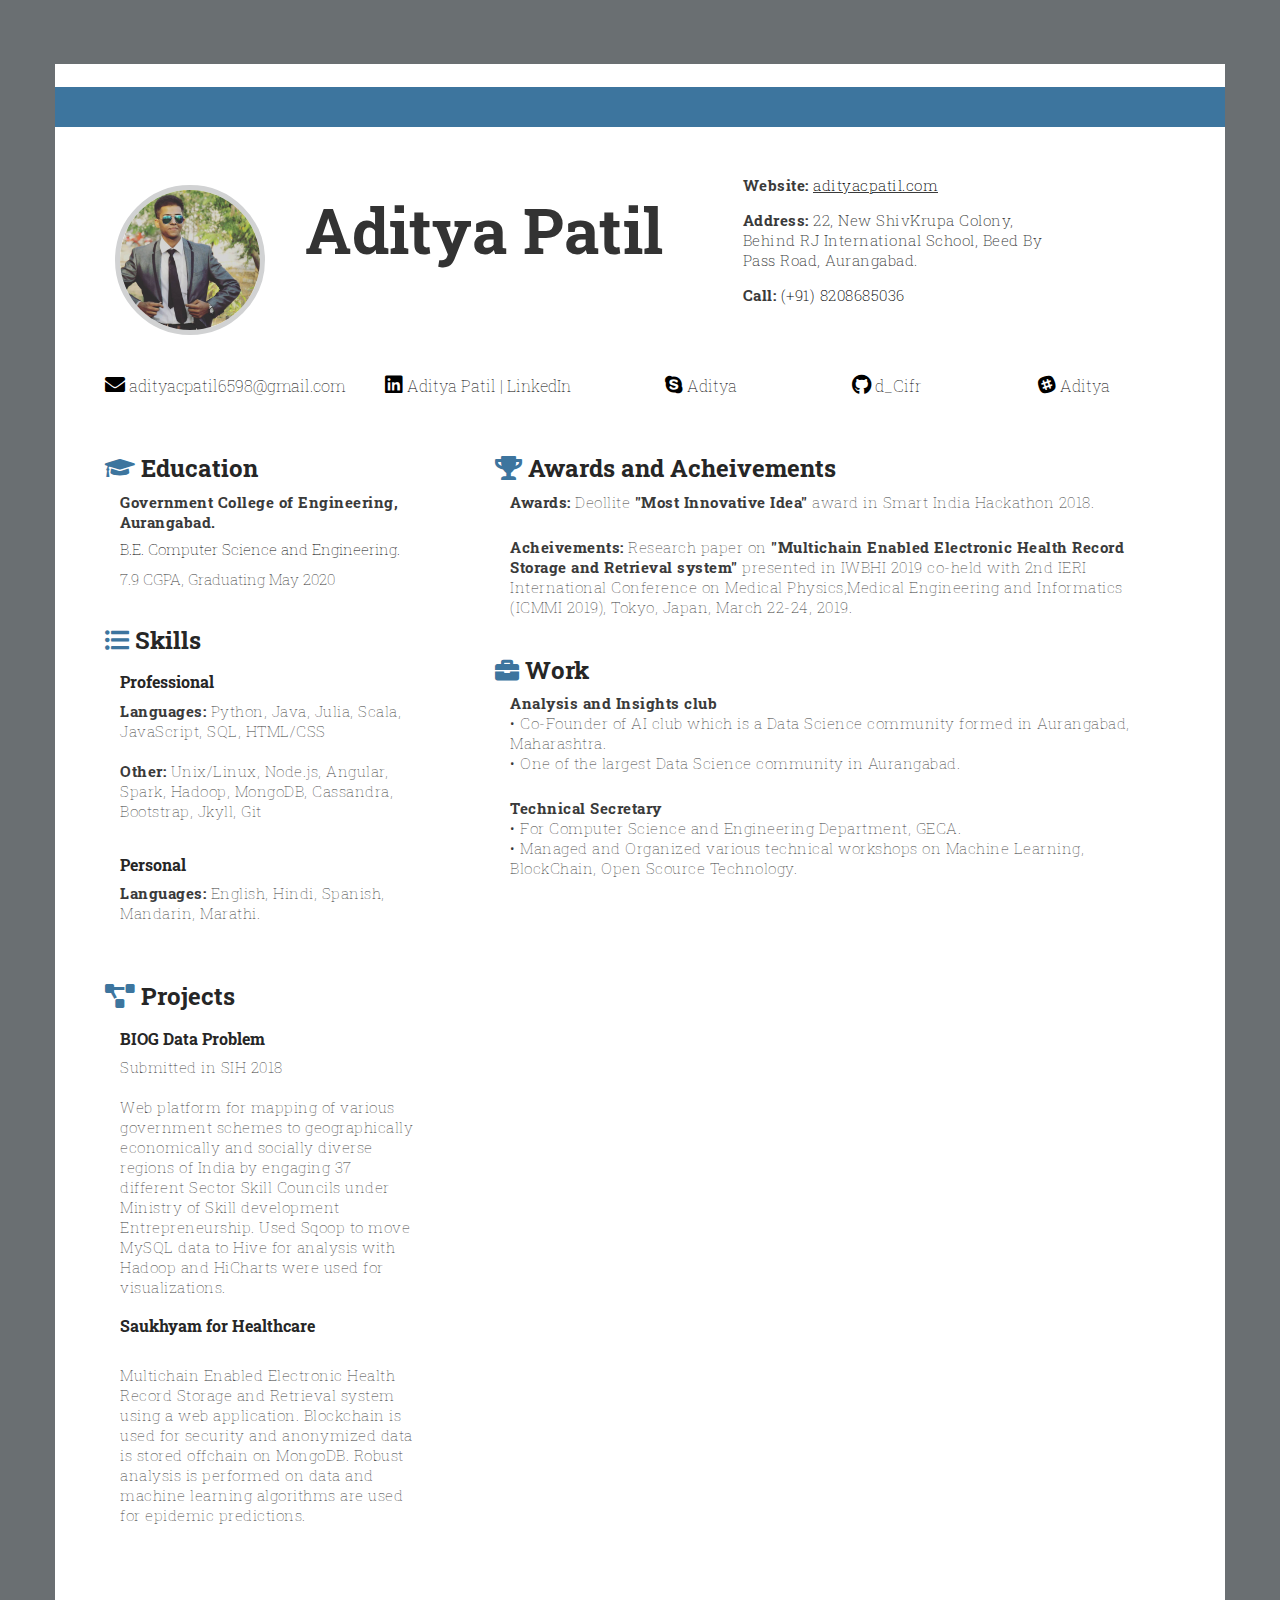
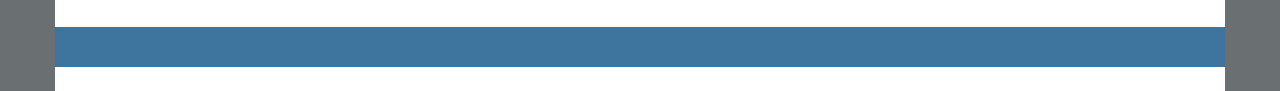
==== commit 3734e043: "Updating." ====
--- a/index.htm
+++ b/index.htm
@@ -34,6 +34,7 @@
 				<p style="font-size: 15px;"> <strong>Website:</strong> <u><a href="www.adityapatil.com" target="_BLANK" rel="noopener" style=" color: #000;">  adityacpatil.com</a></u></p>
 				<p style="font-size: 15px;"> <strong>Address:</strong> 22, New ShivKrupa Colony, Behind RJ International School, Beed By Pass Road, Aurangabad. </p>
 				<p style="font-size: 15px;"> <strong>Call:</strong><a href="tel:+9108208685036" style=" color: #000;"> (+91) 8208685036</i></a></p>
+				<span><p style="font-size: 15px;"> <strong>Email:</strong><a href="mailto:adityacpatil6598@gmail.com"> adityacpatil6598@gmail.com</a></p></span>
 			</div>
 
 		</div>
@@ -48,7 +49,7 @@
 			<div class="block">
 				<h5><i class="fas fa-graduation-cap"></i> Education</h5>
 				<div class="container-fluid">
-					<p><strong>Gvernment College of Engineering, Aurangabad.</strong>
+					<p><strong>Government College of Engineering, Aurangabad.</strong>
 					<br><div class="weighted">B.E. Computer Science and Engineering.</div><br>
 					7.9 CGPA, Graduating May 2020
 					</p>
@@ -59,10 +60,10 @@
 				<div class="container-fluid"> <h6>Professional</h6>
 					<p><strong>Languages:</strong> Python, Java, Julia, Scala, JavaScript, SQL,
 						HTML/CSS <br><br>	
-						<strong>Other:</strong> Unix/Linux, Node.js, Angular, Hadoop, MongoDB, Cassandra, Bootstrap, Jkyll, Git
+						<strong>Other:</strong> Unix/Linux, Node.js, Angular, Spark, Hadoop, MongoDB, Cassandra, Bootstrap, Jkyll, Git
 					</p><br>
 					<h6>Personal</h6>
-					<p><strong>Languages:</strong> English , Hindi, Mandarin, Marathi.<br><br>
+					<p><strong>Languages:</strong> English, Hindi, Spanish, Mandarin, Marathi.<br><br>
 				</div>
 			</div>
 			<div class="block">
--- a/css/style.css
+++ b/css/style.css
@@ -123,6 +123,9 @@
 	padding-left: 50px;
 	padding-right: 50px;
 }
+.jumbotron>.col-md-4>span {
+	display: none;
+}
 .jumbotron img{
 	width: 150px;
 	max-height: 150px;
@@ -133,6 +136,7 @@
 .about {
 	font-size: 16px;
 	padding:20px 0 0 50px;
+	display: block;
 }
 .about a{
 	text-decoration: none;
@@ -212,7 +216,41 @@
 
 
 
-@media (max-width: 768px) {
+@media (max-width: 1000px) {
+	.jumbotron>.col-md-2{
+	display: none;
+}
+p{
+	color: #3a3a3a;
+	font-size: 13px;
+	line-height: 15px;
+	letter-spacing: 0.3px;
+	text-rendering: optimizeLegibility;
+}
+.band{
+	display: none;
+}
+h1{
+	font-size: 24px;
+}
+.jumbotron {
+	background-color: #fff;
+	text-align: left;
+	padding: 0 0 0 0;
+	margin-top: 0;
+}
+.jumbotron>.col-md-4>span {
+	display: block;
+}
+.jumbotron>.col-md-4>span a{
+	color: #000;
+}
+.about {
+	display: none;
+}
+strong,h5,h6{
+	font-weight: normal;
+}
 }
 
 @media (max-width: 767px) {
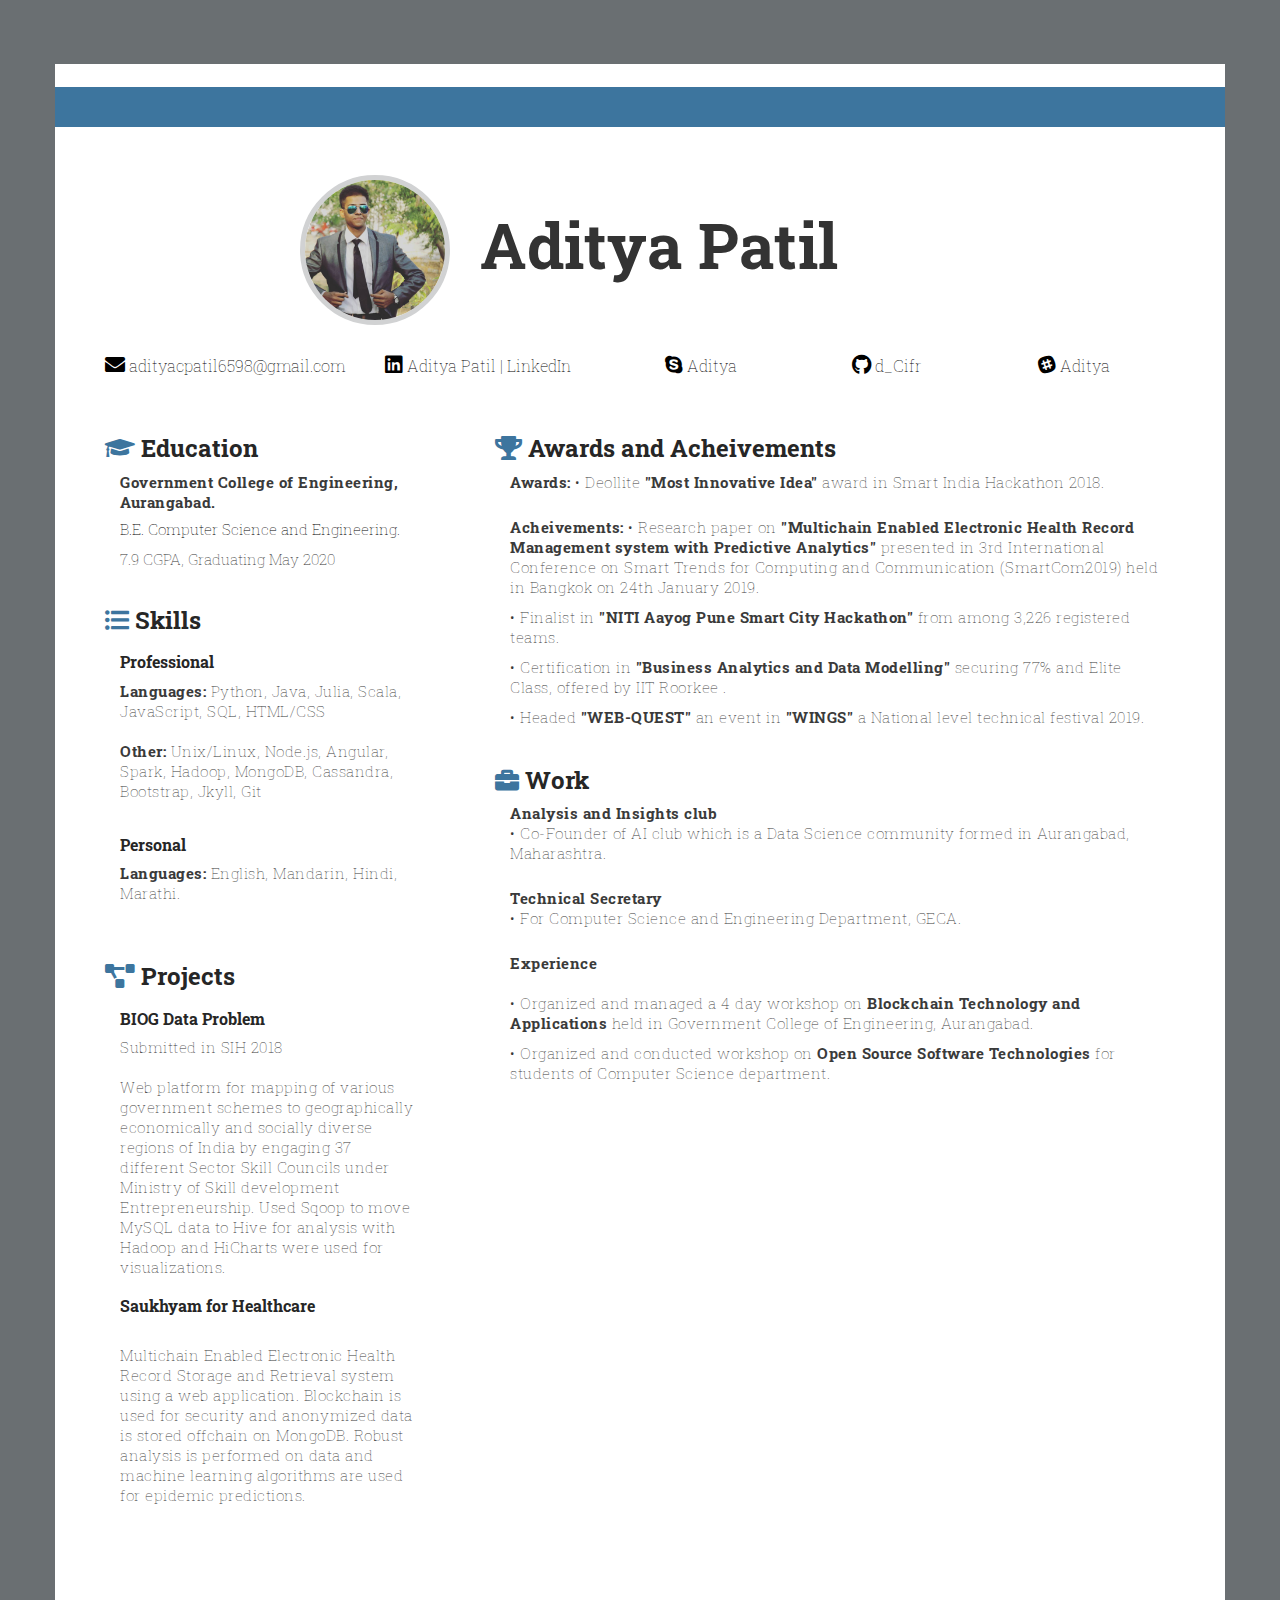
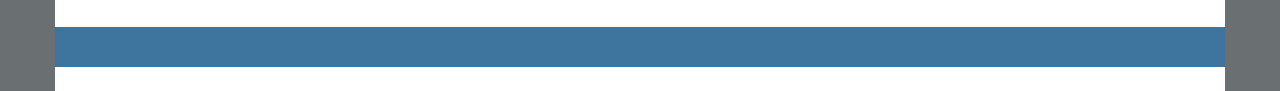
==== commit a9cda306: "Updated." ====
--- a/index.htm
+++ b/index.htm
@@ -24,18 +24,18 @@
 	<div class="container">
 		<div class="band" style="margin: 2% 0 0% 0;"></div>
 		<div class="jumbotron">
-			<div class="col-md-2">
-				<img src="img/bgc.jpg">
+			<div class="col-md-4">
+				<img src="img/bgc.jpg" style="float: right;">
 			</div>
-			<div class="col-md-5">
+			<div class="col-md-8"><br>
 			<h1>Aditya Patil</h1>
 			</div>
-			<div class="col-md-4">
+			<!-- <div class="col-md-4">
 				<p style="font-size: 15px;"> <strong>Website:</strong> <u><a href="www.adityapatil.com" target="_BLANK" rel="noopener" style=" color: #000;">  adityacpatil.com</a></u></p>
 				<p style="font-size: 15px;"> <strong>Address:</strong> 22, New ShivKrupa Colony, Behind RJ International School, Beed By Pass Road, Aurangabad. </p>
 				<p style="font-size: 15px;"> <strong>Call:</strong><a href="tel:+9108208685036" style=" color: #000;"> (+91) 8208685036</i></a></p>
 				<span><p style="font-size: 15px;"> <strong>Email:</strong><a href="mailto:adityacpatil6598@gmail.com"> adityacpatil6598@gmail.com</a></p></span>
-			</div>
+			</div> -->
 
 		</div>
 		<div class="container-fluid col-md-12 about">
@@ -63,7 +63,7 @@
 						<strong>Other:</strong> Unix/Linux, Node.js, Angular, Spark, Hadoop, MongoDB, Cassandra, Bootstrap, Jkyll, Git
 					</p><br>
 					<h6>Personal</h6>
-					<p><strong>Languages:</strong> English, Hindi, Spanish, Mandarin, Marathi.<br><br>
+					<p><strong>Languages:</strong> English, Mandarin, Hindi, Marathi.<br><br>
 				</div>
 			</div>
 			<div class="block">
@@ -91,24 +91,28 @@
 		<div class="col-md-8 right-bar">
 			<div class="block"><h5><i class="fas fa-trophy"></i> Awards and Acheivements</h5>
 				<div class="container-fluid">
-					<p><strong>Awards:</strong> Deollite	<strong>"Most Innovative Idea"</strong> award in Smart India Hackathon 2018.  </p>
+					<p><strong>Awards:</strong> • Deollite	<strong>"Most Innovative Idea"</strong> award in Smart India Hackathon 2018.  </p>
 				</div><br>
 				<div class="container-fluid">
-					<p><strong>Acheivements:</strong>  Research paper on <strong>"Multichain Enabled Electronic Health Record Storage and Retrieval system" </strong> presented in IWBHI 2019 co-held with 2nd IERI International Conference on Medical Physics,Medical Engineering and Informatics (ICMMI 2019), Tokyo, Japan, March 22-24, 2019. </p> 
+					<p><strong>Acheivements:</strong> • Research paper on <strong>"Multichain Enabled Electronic Health Record Management system with Predictive Analytics" </strong> presented in 3rd International Conference on Smart Trends for Computing and Communication (SmartCom2019) held in Bangkok on 24th January 2019. </p>
+					<p>• Finalist in <strong>"NITI Aayog Pune Smart City Hackathon" </strong> from among 3,226 registered teams. </p>
+					<p>• Certification in <strong>"Business Analytics and Data Modelling" </strong>securing 77% and Elite Class, offered by IIT Roorkee . </p>
+					<p>• Headed <strong>"WEB-QUEST"</strong> an event in <strong>"WINGS"</strong> a National level technical festival 2019.</p>
 				</div>
 			</div>
 			<div class="block"><h5><i class="fas fa-briefcase"></i> Work</h5>
 				<div class="container-fluid">
-				<p><strong>Analysis and Insights club</strong> <br>
-				 • Co-Founder of AI club which is a Data Science community formed in Aurangabad, Maharashtra. <br>
-				 • One of the largest Data Science community in Aurangabad.</p>
-				</div>
-				<br>
+				<p><strong>Analysis and Insights club</strong> <br>	 • Co-Founder of AI club which is a Data Science community formed in Aurangabad, Maharashtra.</p>
+				</div><br>
 				<div class="container-fluid">
 					<p><strong>Technical Secretary</strong><br>
-					• For Computer Science and Engineering Department, GECA. <br>
-					• Managed and Organized various technical workshops on Machine Learning, BlockChain, Open Scource Technology. <br>
-					</p>
+					• For Computer Science and Engineering Department, GECA. <br></p>
+				</div><br>
+				<div class="container-fluid">
+					<p><strong>Experience</strong><br><br>
+					• Organized and managed a 4 day workshop on <strong>Blockchain Technology and Applications</strong> held in Government College of Engineering, Aurangabad.<br></p>
+					
+					<p>• Organized and conducted workshop on <strong>Open Source Software Technologies</strong> for students of Computer Science department.<br></p>
 				</div>
 				<!-- <div class="container-fluid">
 					<p><strong>Technical Secretary</strong>
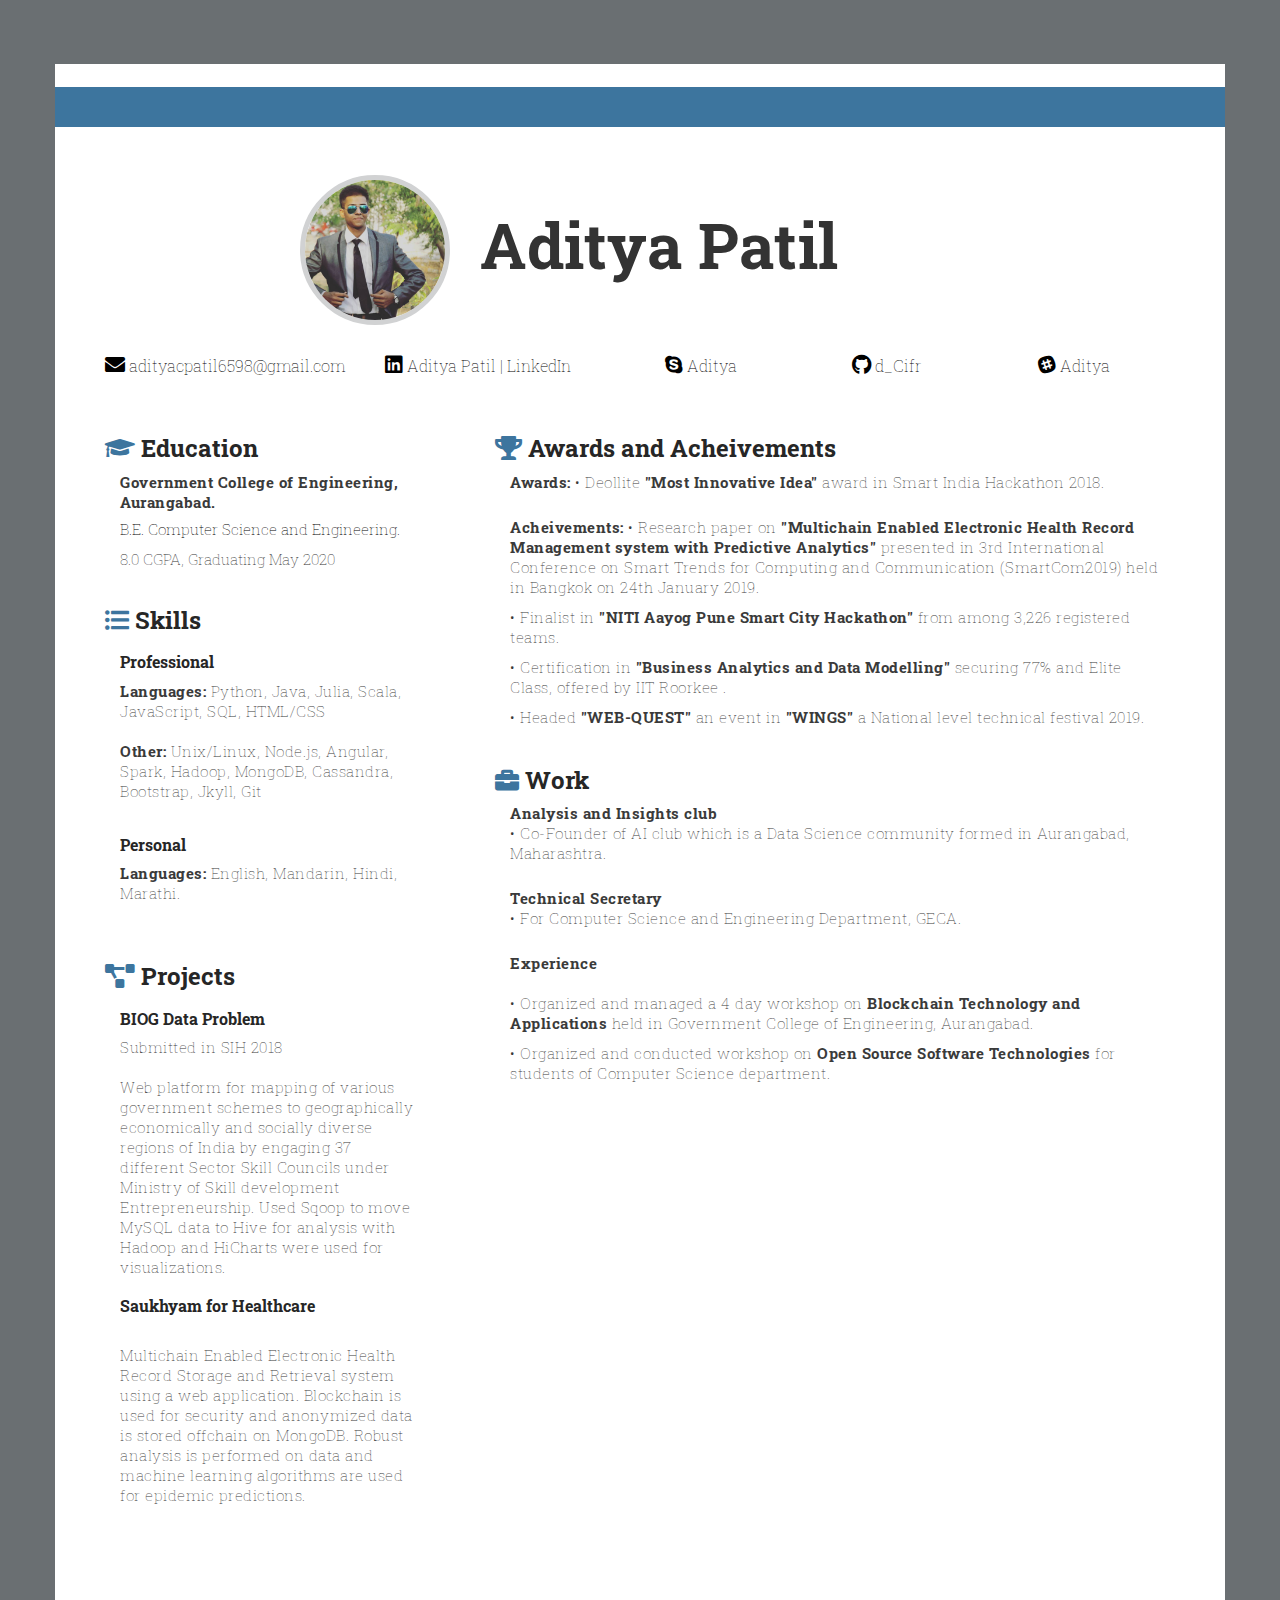
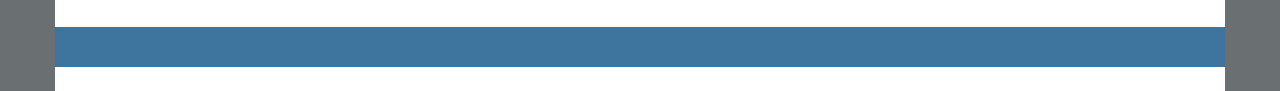
==== commit f71e48f0: "Updated." ====
--- a/index.htm
+++ b/index.htm
@@ -51,7 +51,7 @@
 				<div class="container-fluid">
 					<p><strong>Government College of Engineering, Aurangabad.</strong>
 					<br><div class="weighted">B.E. Computer Science and Engineering.</div><br>
-					7.9 CGPA, Graduating May 2020
+					8.0 CGPA, Graduating May 2020
 					</p>
 				</div>
 			</div>
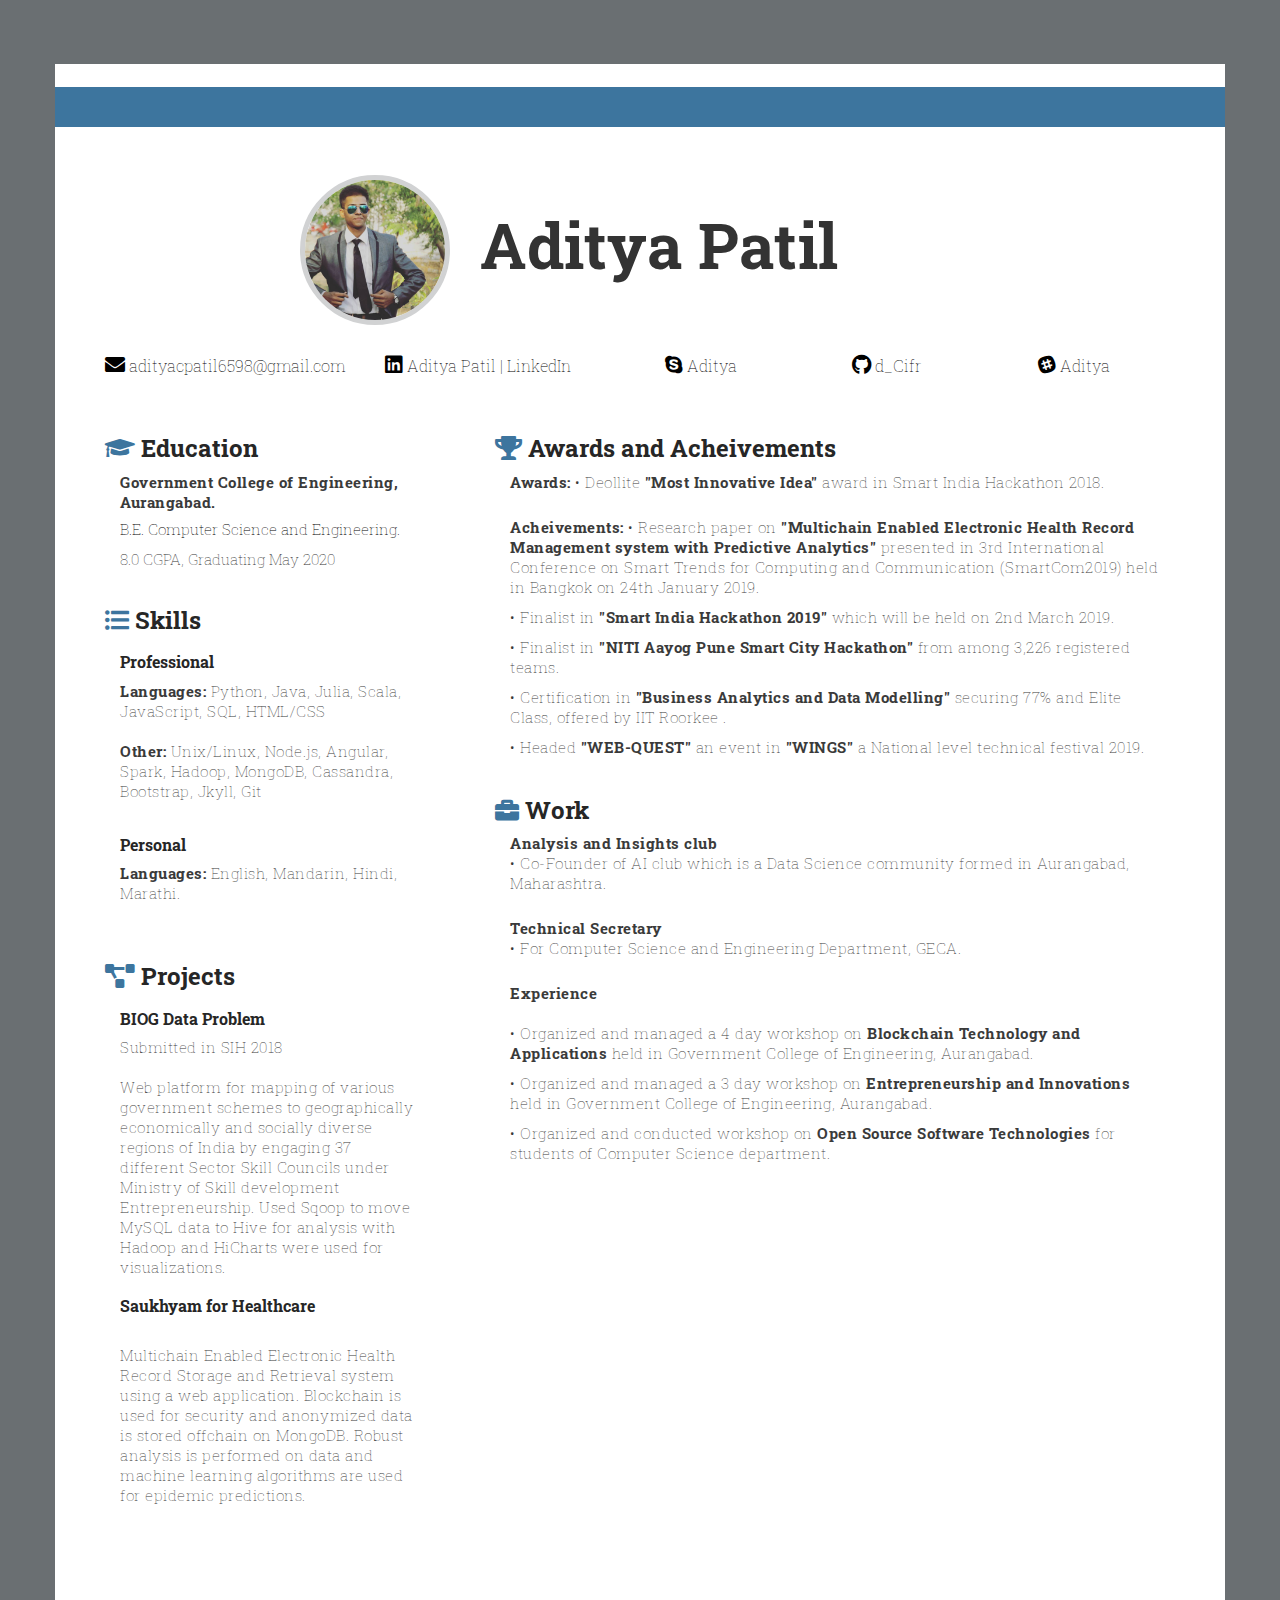
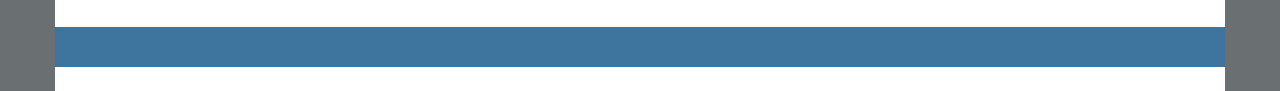
==== commit ede8e38f: "Updated" ====
--- a/index.htm
+++ b/index.htm
@@ -95,6 +95,7 @@
 				</div><br>
 				<div class="container-fluid">
 					<p><strong>Acheivements:</strong> • Research paper on <strong>"Multichain Enabled Electronic Health Record Management system with Predictive Analytics" </strong> presented in 3rd International Conference on Smart Trends for Computing and Communication (SmartCom2019) held in Bangkok on 24th January 2019. </p>
+					<p>• Finalist in <strong>"Smart India Hackathon 2019" </strong> which will be held on 2nd March 2019. </p>
 					<p>• Finalist in <strong>"NITI Aayog Pune Smart City Hackathon" </strong> from among 3,226 registered teams. </p>
 					<p>• Certification in <strong>"Business Analytics and Data Modelling" </strong>securing 77% and Elite Class, offered by IIT Roorkee . </p>
 					<p>• Headed <strong>"WEB-QUEST"</strong> an event in <strong>"WINGS"</strong> a National level technical festival 2019.</p>
@@ -111,7 +112,8 @@
 				<div class="container-fluid">
 					<p><strong>Experience</strong><br><br>
 					• Organized and managed a 4 day workshop on <strong>Blockchain Technology and Applications</strong> held in Government College of Engineering, Aurangabad.<br></p>
-					
+					<p>
+					• Organized and managed a 3 day workshop on <strong>Entrepreneurship and Innovations </strong> held in Government College of Engineering, Aurangabad.<br></p>					
 					<p>• Organized and conducted workshop on <strong>Open Source Software Technologies</strong> for students of Computer Science department.<br></p>
 				</div>
 				<!-- <div class="container-fluid">
